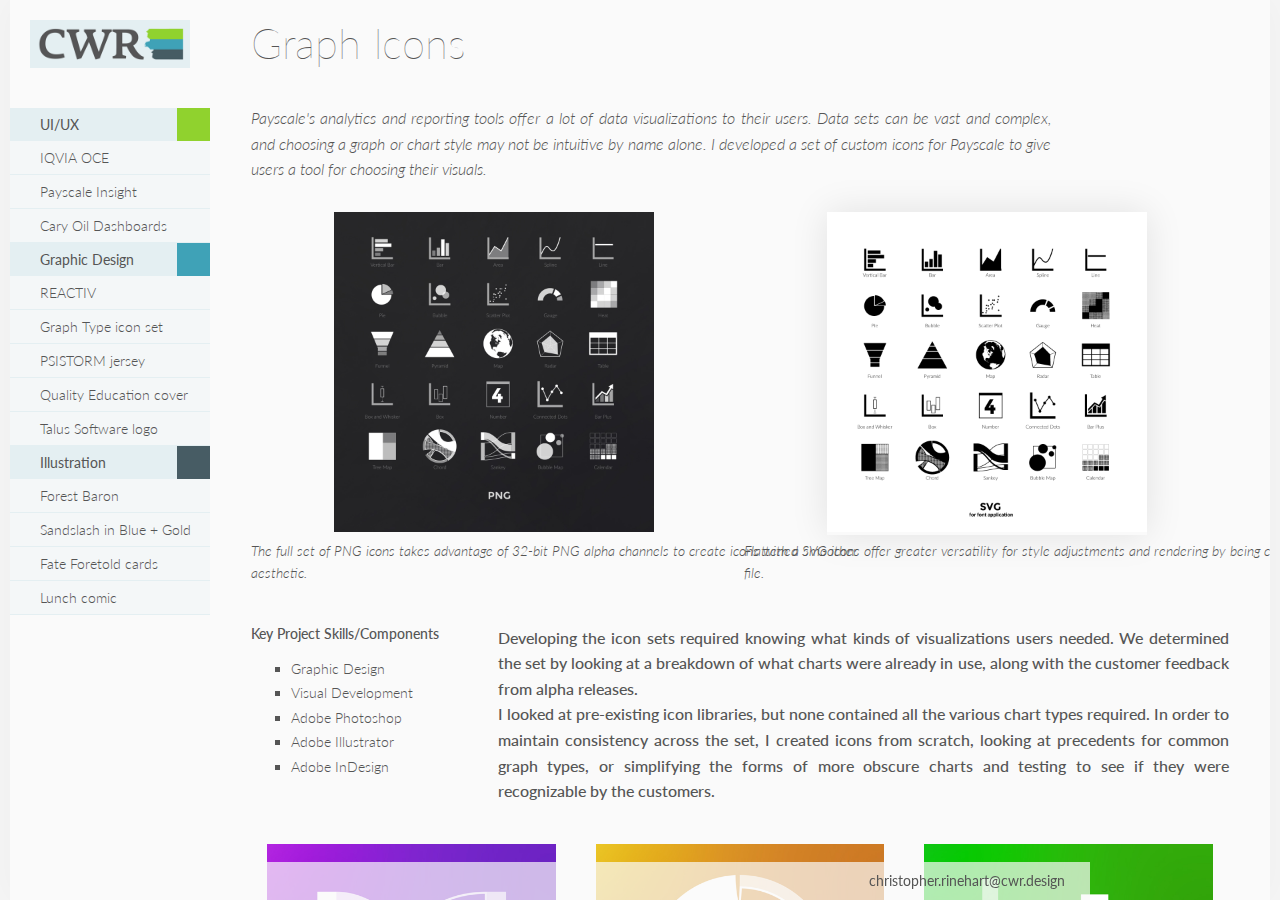
==== portfolio/graphicDesign/graphIcons.html @ 82e7d9c9 "mini.css rough-in" ====
<!doctype html>
<html lang="en">
<head>
  <meta charset="utf-8">
  <meta http-equiv="x-ua-compatible" content="ie=edge">
  <title>CWR Design - Graph Icons</title>
  <meta name="description" content="
      Designing visual identities for ideas.
      The design portfolio of Christopher Rinehart, a graphic designer and front end developer with experience
      working with SaaS applications and visual brand development.
    ">
  <meta name="viewport" content="width=device-width, initial-scale=1">
  <link rel="manifest" href="site.webmanifest">
  <link rel="apple-touch-icon" href="icon.png">
  
  <link rel="stylesheet" href="../../css/framework/mini.css">
  <link rel="stylesheet" href="../../css/base.css">
  <link rel="stylesheet" href="../../css/graphIcons.css">
  <link rel="stylesheet" href="../../css/lightbox.css">
  
  <link rel="stylesheet" href="../../css/mediaQuery/mq--base.css">
  <link rel="stylesheet" href="../../css/mediaQuery/mq--graphIcons.css">
  
  <script src="../../js/jquery-3.2.1.min.js"></script>
  <script src="../../js/jquery-ui.min.js"></script> <!-- only used for easing -->
  <script src="../../js/lightbox.js"></script>
  <script defer src="../../js/main.js"></script>
  <script defer src="../../js/packs/solid.js"></script>
  <script defer src="../../js/fontawesome.js"></script>
  
</head>
<body>
<!--[if lte IE 9]>
<p class="browserupgrade">You are using an <strong>outdated</strong> browser. Please <a href="https://browsehappy.com/">upgrade your browser</a> to improve your experience and security.</p>
<![endif]-->

<div class="div__container">
  
  <div class="mobile__nav">
    <div class="mobile__row--navHeader">
      <div class="mobile__container--menuIcon">
        <i class="fas fa-list mobile__icon--menu" data-fa-transform="grow-7"></i>
      </div>
      <div class="mobile__container--brand">
        <div class="div__container--logoLink">
          <a href="http://cwr.design/index.html">
            <img class="mobile__img--brandLogo"
                 src="../../img/logo__brand--400x120.png">
          </a>
        </div>
      </div>
    </div>
    <div class="div__container--navListMobile">
      <div class="nav__list nav__list--uiux">
        <span class="span__nav--title">UI/UX</span>
        <div class="span__headingBlock span__headingBlock--green"></div>
      </div>
      <a class="nav__listItem nav__listItem--quintilesIMS"
         href="http://cwr.design/portfolio/uiux/iqviaOCE.html">
        IQVIA OCE
      </a>
      <a class="nav__listItem nav__listItem--payscale"
         href="http://cwr.design/portfolio/uiux/payscaleMerlin.html">
        Payscale Insight
      </a>
      <a class="nav__listItem nav__listItem--caryOil"
         href="http://cwr.design/portfolio/uiux/caryOil.html">
        Cary Oil Dashboards
      </a>
      
      <div class="nav__list nav__list--graphicDesign">
        <span class="span__nav--title">Graphic Design</span>
        <div class="span__headingBlock span__headingBlock--blue"></div>
      </div>
      <a class="nav__listItem nav__listItem--reactiv"
         href="http://cwr.design/portfolio/graphicDesign/reactiv.html">
        REACTIV
      </a>
      <a class="nav__listItem nav__listItem--graphIcons"
         href="http://cwr.design/portfolio/graphicDesign/graphIcons.html">
        Graph Type icon set
      </a>
      <a class="nav__listItem nav__listItem--psistorm"
         href="http://cwr.design/portfolio/graphicDesign/psistorm.html">
        PSISTORM jersey
      </a>
      <a class="nav__listItem nav__listItem--qualityEducation"
         href="http://cwr.design/portfolio/graphicDesign/qualityEducation.html">
        Quality Education cover
      </a>
      <a class="nav__listItem nav__listItem--talus"
         href="http://cwr.design/portfolio/graphicDesign/talus.html">
        Talus Software logo
      </a>
      
      <div class="nav__list nav__list--illustration">
        <span class="span__nav--title">Illustration</span>
        <div class="span__headingBlock span__headingBlock--slate"></div>
      </div>
      <a class="nav__listItem nav__listItem--forestBaron"
         href="http://cwr.design/portfolio/illustration/forestBaron.html">
        Forest Baron
      </a>
      <a class="nav__listItem nav__listItem--sandslash"
         href="http://cwr.design/portfolio/illustration/sandslash.html">
        Sandslash in Blue + Gold
      </a>
      <a class="nav__listItem nav__listItem--fateForetold"
         href="http://cwr.design/portfolio/illustration/fateForetold.html">
        Fate Foretold cards
      </a>
      <a class="nav__listItem nav__listItem--lunch"
         href="http://cwr.design/portfolio/illustration/lunch.html">
        Lunch comic
      </a>
    </div>
  </div>
  
  <div class="col__nav--site">
    <a class="link--logo" href="http://cwr.design/index.html">
      <img class="img--brandLogo" src="../../img/logo__brand--400x120.png" />
    </a>
    <div class="div__container--navLists">
      <div class="nav__list nav__list--uiux">
        <span class="span__nav--title">UI/UX</span>
        <div class="span__headingBlock span__headingBlock--green"></div>
      </div>
      <a class="nav__listItem nav__listItem--quintilesIMS"
         href="http://cwr.design/portfolio/uiux/iqviaOCE.html">
        IQVIA OCE
      </a>
      <a class="nav__listItem nav__listItem--payscale"
         href="http://cwr.design/portfolio/uiux/payscaleMerlin.html">
        Payscale Insight
      </a>
      <a class="nav__listItem nav__listItem--caryOil"
         href="http://cwr.design/portfolio/uiux/caryOil.html">
        Cary Oil Dashboards
      </a>
      
      <div class="nav__list nav__list--graphicDesign">
        <span class="span__nav--title">Graphic Design</span>
        <div class="span__headingBlock span__headingBlock--blue"></div>
      </div>
      <a class="nav__listItem nav__listItem--reactiv"
         href="http://cwr.design/portfolio/graphicDesign/reactiv.html">
        REACTIV
      </a>
      <a class="nav__listItem nav__listItem--graphIcons"
         href="http://cwr.design/portfolio/graphicDesign/graphIcons.html">
        Graph Type icon set
      </a>
      <a class="nav__listItem nav__listItem--psistorm"
         href="http://cwr.design/portfolio/graphicDesign/psistorm.html">
        PSISTORM jersey
      </a>
      <a class="nav__listItem nav__listItem--qualityEducation"
         href="http://cwr.design/portfolio/graphicDesign/qualityEducation.html">
        Quality Education cover
      </a>
      <a class="nav__listItem nav__listItem--talus"
         href="http://cwr.design/portfolio/graphicDesign/talus.html">
        Talus Software logo
      </a>
      
      <div class="nav__list nav__list--illustration">
        <span class="span__nav--title">Illustration</span>
        <div class="span__headingBlock span__headingBlock--slate"></div>
      </div>
      <a class="nav__listItem nav__listItem--forestBaron"
         href="http://cwr.design/portfolio/illustration/forestBaron.html">
        Forest Baron
      </a>
      <a class="nav__listItem nav__listItem--sandslash"
         href="http://cwr.design/portfolio/illustration/sandslash.html">
        Sandslash in Blue + Gold
      </a>
      <a class="nav__listItem nav__listItem--fateForetold"
         href="http://cwr.design/portfolio/illustration/fateForetold.html">
        Fate Foretold cards
      </a>
      <a class="nav__listItem nav__listItem--lunch"
         href="http://cwr.design/portfolio/illustration/lunch.html">
        Lunch comic
      </a>
    
    </div>
  </div>

  <!-- and we start use of mini.css here -->
  <div class="col__content">

    <div class="container">

      <!-- title -->
      <div class="row">
        <div class="col-sm-12 row--pageHeader">
          <h1 class="heading--pageTitle">Graph Icons</h1>
        </div>
      </div>

      <!-- subtitle -->
      <div class="row row--pageContent">
        <div class="col-sm-12">
          <div class="row--introText">
            <p class="text--introduction">
              Payscale's analytics and reporting tools offer a lot of data visualizations to their users. Data sets can be vast
              and complex, and choosing a graph or chart style may not be intuitive by name alone. I developed a set of custom icons
              for Payscale to give users a tool for choosing their visuals.
            </p>
          </div>
        </div>
      </div>

      <!-- finish icons -->
      <div class="row">
        <!-- first -->
        <div class="col-sm-6">
          <a class="img__graphIcons img__graphIcons--png has-lightbox" href="../../img/graphIcons/img__graphIcons--pngs.jpeg" data-lightbox="reactiv" data-title="The full set of PNG icons takes advantage of 32-bit PNG alpha channels to create icons with a smoother aesthetic." alt="set of icons depicting various graph types in png format">
            <img class="lightbox-icon" src="../../img/lightbox/indicator.png"/>
              <img src="../../img/graphIcons/img__graphIcons--pngs.jpeg" width="100%" alt="set of icons depicting various graph types in png format"/>
          </a> 
          <!-- caption -->
          <p class="text--imageCaption">
            The full set of PNG icons takes advantage of
            32-bit PNG alpha channels to create icons with a smoother aesthetic.
          </p>            
        </div>

          <!-- second -->
        <div class="col-sm-6">
          <a class="img__graphIcons img__graphIcons--svg has-lightbox" href="../../img/graphIcons/img__graphIcons--svgs.jpeg" data-lightbox="reactiv" data-title="Flattened SVG icons offer greater versatility for style adjustments and rendering by being contained in a font file." alt="set of icons depicting various graph types in svg format">
            <img class="lightbox-icon" src="../../img/lightbox/indicator.png"/>
              <img src="../../img/graphIcons/img__graphIcons--svgs.jpeg" width="100%" alt="set of icons depicting various graph types in svg format"/>
          </a>  
          <!-- caption -->
          <p class="text--imageCaption">
            Flattened SVG icons offer greater versatility for style adjustments and rendering by being
            contained in a font file.
          </p>                     
        </div>          
      </div>


      <!-- key skills and description --> 
      <div class="row" style="margin-top: 40px;">

        <!-- key skills -->
        <div class="col-sm-3">
          <div class="col__caryOil--keyProjectSkills">
            <h4 class="heading__list--keyProjectSkills">Key Project Skills/Components</h4>
            <ul class="list--keySkills">
              <li class="listItem--skill">Graphic Design</li>
              <li class="listItem--skill">Visual Development</li>
              <li class="listItem--skill">Adobe Photoshop</li>
              <li class="listItem--skill">Adobe Illustrator</li>
              <li class="listItem--skill">Adobe InDesign</li>
            </ul>
          </div>
        </div>

        <!-- description -->
        <div class="col-sm-9">
          <p class="text--description">
            Developing the icon sets required knowing what kinds of visualizations users needed. We determined the set
            by looking at a breakdown of what charts were already in use, along with the customer feedback from alpha releases.
          </p>
          <p class="text--description text__graph--secondary">
            I looked at pre-existing icon libraries, but none contained all the various
            chart types required. In order to maintain consistency across the set, I created icons from scratch,
            looking at precedents for common graph types, or simplifying the forms of more obscure charts and testing to
            see if they were recognizable by the customers.
          </p>
        </div>
      </div>

      <!-- detail shots -->
      <div class="row" style="margin-top: 40px;">

        <!-- first --> 
        <div class="col-md-4">
          <img class="img__graphIcon img__graphIcon--sankey"
               src="../../img/graphIcons/img__graphIcons--sankey.jpg"
               alt="A close up of the sankey graph type icon" />
          <p class="text--imageCaption">
            A detail of the sankey icon.
          </p>
        </div>

        <!-- second -->
        <div class="col-md-4">
          <img class="img__graphIcon img__graphIcon--chord"
               src="../../img/graphIcons/img__graphIcons--chord.jpeg"
               alt="A close up of the chord graph type icon" />
          <p class="text--imageCaption">
            A detail of the chord icon.
          </p>          
        </div>        

        <!-- third -->
        <div class="col-md-4">
          <img class="img__graphIcon img__graphIcon--bar"
               src="../../img/graphIcons/img__graphIcons--bar.jpeg"
               alt="A close up of the bar graph type icon" />
          <p class="text--imageCaption">
            A detail of the bar icon.
          </p>          
        </div>
      </div>


    </div>
    <!-- done -->




    

    <div class="row__footer">
      <span class="span--emailContact">christopher.rinehart@cwr.design</span>
      <span class="span--versionCount"></span>
    </div>
  </div>
</div>




<!-- potentially replace scripts -->
<!--
<script src="js/vendor/modernizr-3.5.0.min.js"></script>
<script src="https://code.jquery.com/jquery-3.2.1.min.js" integrity="sha256-hwg4gsxgFZhOsEEamdOYGBf13FyQuiTwlAQgxVSNgt4=" crossorigin="anonymous"></script>
<script>window.jQuery || document.write('<script src="js/vendor/jquery-3.2.1.min.js"><\/script>')</script>
<script src="js/plugins.js"></script>
<script src="js/main.js"></script>
-->

<!-- Google Analytics: change UA-XXXXX-Y to be your site's ID. -->
<script>
  window.ga=function(){ga.q.push(arguments)};ga.q=[];ga.l=+new Date;
  ga('create','UA-XXXXX-Y','auto');ga('send','pageview')
</script>
<script src="https://www.google-analytics.com/analytics.js" async defer></script>
</body>
</html>
---- css/framework/mini.css ----
@charset "UTF-8";
/*
  Flavor name: Default (mini-default)
  Author: Angelos Chalaris (chalarangelo@gmail.com)
  Maintainers: Angelos Chalaris
  mini.css version: v3.0.1
*/
/*
  Browsers resets and base typography.
*/
/* Core module CSS variable definitions */


:root {
  --fore-color: #111;
  --secondary-fore-color: #444;
  --back-color: #f8f8f8;
  --secondary-back-color: #f0f0f0;
  --blockquote-color: #f57c00;
  --pre-color: #1565c0;
  --border-color: #aaa;
  --secondary-border-color: #ddd;
  --heading-ratio: 1.19;
  --universal-margin: 0.5rem;
  --universal-padding: 0.5rem;
  --universal-border-radius: 0.125rem;
  --a-link-color: #0277bd;
  --a-visited-color: #01579b;
}
/*
html {
  font-size: 16px;
}

a, b, del, em, i, ins, q, span, strong, u {
  font-size: 1em;
}

html, * {
  font-family: -apple-system, BlinkMacSystemFont, "Segoe UI", Roboto, Ubuntu, "Helvetica Neue", Helvetica, sans-serif;
  line-height: 1.5;
  -webkit-text-size-adjust: 100%;
}

* {
  font-size: 1rem;
}

body {
  margin: 0;
  color: var(--fore-color);
  background: var(--back-color);
}

details {
  display: block;
}

summary {
  display: list-item;
}

abbr[title] {
  border-bottom: none;
  text-decoration: underline dotted;
}

input {
  overflow: visible;
}

img {
  max-width: 100%;
  height: auto;
}

h1, h2, h3, h4, h5, h6 {
  line-height: 1.2;
  margin: calc(1.5 * var(--universal-margin)) var(--universal-margin);
  font-weight: 500;
}

h1 small, h2 small, h3 small, h4 small, h5 small, h6 small {
  color: var(--secondary-fore-color);
  display: block;
  margin-top: -0.25rem;
}

h1 {
  font-size: calc(1rem * var(--heading-ratio) * var(--heading-ratio) * var(--heading-ratio) * var(--heading-ratio));
}

h2 {
  font-size: calc(1rem * var(--heading-ratio) * var(--heading-ratio) * var(--heading-ratio));
}

h3 {
  font-size: calc(1rem * var(--heading-ratio) * var(--heading-ratio));
}

h4 {
  font-size: calc(1rem * var(--heading-ratio));
}

h5 {
  font-size: 1rem;
}

h6 {
  font-size: calc(1rem / var(--heading-ratio));
}

p {
  margin: var(--universal-margin);
}

ol, ul {
  margin: var(--universal-margin);
  padding-left: calc(2 * var(--universal-margin));
}

b, strong {
  font-weight: 700;
}

hr {
  box-sizing: content-box;
  border: 0;
  line-height: 1.25em;
  margin: var(--universal-margin);
  height: 0.0625rem;
  background: linear-gradient(to right, transparent, var(--border-color) 20%, var(--border-color) 80%, transparent);
}

blockquote {
  display: block;
  position: relative;
  font-style: italic;
  color: var(--secondary-fore-color);
  margin: var(--universal-margin);
  padding: calc(3 * var(--universal-padding));
  border: 0.0625rem solid var(--secondary-border-color);
  border-left: 0.375rem solid var(--blockquote-color);
  border-radius: 0 var(--universal-border-radius) var(--universal-border-radius) 0;
}

blockquote:before {
  position: absolute;
  top: calc(0rem - var(--universal-padding));
  left: 0;
  font-family: sans-serif;
  font-size: 3rem;
  font-weight: 700;
  content: "\201c";
  color: var(--blockquote-color);
}

blockquote[cite]:after {
  font-style: normal;
  font-size: 0.75em;
  font-weight: 700;
  content: "\a—  " attr(cite);
  white-space: pre;
}

code, kbd, pre, samp {
  font-family: Menlo, Consolas, monospace;
  font-size: 0.85em;
}

code {
  background: var(--secondary-back-color);
  border-radius: var(--universal-border-radius);
  padding: calc(var(--universal-padding) / 4) calc(var(--universal-padding) / 2);
}

kbd {
  background: var(--fore-color);
  color: var(--back-color);
  border-radius: var(--universal-border-radius);
  padding: calc(var(--universal-padding) / 4) calc(var(--universal-padding) / 2);
}

pre {
  overflow: auto;
  background: var(--secondary-back-color);
  padding: calc(1.5 * var(--universal-padding));
  margin: var(--universal-margin);
  border: 0.0625rem solid var(--secondary-border-color);
  border-left: 0.25rem solid var(--pre-color);
  border-radius: 0 var(--universal-border-radius) var(--universal-border-radius) 0;
}

sup, sub, code, kbd {
  line-height: 0;
  position: relative;
  vertical-align: baseline;
}

small, sup, sub, figcaption {
  font-size: 0.75em;
}

sup {
  top: -0.5em;
}

sub {
  bottom: -0.25em;
}

figure {
  margin: var(--universal-margin);
}

figcaption {
  color: var(--secondary-fore-color);
}

a {
  text-decoration: none;
}

a:link {
  color: var(--a-link-color);
}

a:visited {
  color: var(--a-visited-color);
}

a:hover, a:focus {
  text-decoration: underline;
}
*/
/*
  Definitions for the grid system, cards and containers.
*/
.container {
  margin: 0 auto;
  padding: 0 calc(1.5 * var(--universal-padding));
}

.row {
  box-sizing: border-box;
  display: flex;
  flex: 0 1 auto;
  flex-flow: row wrap;
}

.col-sm,
[class^='col-sm-'],
[class^='col-sm-offset-'],
.row[class*='cols-sm-'] > * {
  box-sizing: border-box;
  flex: 0 0 auto;
  padding: 0 calc(var(--universal-padding) / 2);
}

.col-sm,
.row.cols-sm > * {
  max-width: 100%;
  flex-grow: 1;
  flex-basis: 0;
}

.col-sm-1,
.row.cols-sm-1 > * {
  max-width: 8.33333%;
  flex-basis: 8.33333%;
}

.col-sm-offset-0 {
  margin-left: 0;
}

.col-sm-2,
.row.cols-sm-2 > * {
  max-width: 16.66667%;
  flex-basis: 16.66667%;
}

.col-sm-offset-1 {
  margin-left: 8.33333%;
}

.col-sm-3,
.row.cols-sm-3 > * {
  max-width: 25%;
  flex-basis: 25%;
}

.col-sm-offset-2 {
  margin-left: 16.66667%;
}

.col-sm-4,
.row.cols-sm-4 > * {
  max-width: 33.33333%;
  flex-basis: 33.33333%;
}

.col-sm-offset-3 {
  margin-left: 25%;
}

.col-sm-5,
.row.cols-sm-5 > * {
  max-width: 41.66667%;
  flex-basis: 41.66667%;
}

.col-sm-offset-4 {
  margin-left: 33.33333%;
}

.col-sm-6,
.row.cols-sm-6 > * {
  max-width: 50%;
  flex-basis: 50%;
}

.col-sm-offset-5 {
  margin-left: 41.66667%;
}

.col-sm-7,
.row.cols-sm-7 > * {
  max-width: 58.33333%;
  flex-basis: 58.33333%;
}

.col-sm-offset-6 {
  margin-left: 50%;
}

.col-sm-8,
.row.cols-sm-8 > * {
  max-width: 66.66667%;
  flex-basis: 66.66667%;
}

.col-sm-offset-7 {
  margin-left: 58.33333%;
}

.col-sm-9,
.row.cols-sm-9 > * {
  max-width: 75%;
  flex-basis: 75%;
}

.col-sm-offset-8 {
  margin-left: 66.66667%;
}

.col-sm-10,
.row.cols-sm-10 > * {
  max-width: 83.33333%;
  flex-basis: 83.33333%;
}

.col-sm-offset-9 {
  margin-left: 75%;
}

.col-sm-11,
.row.cols-sm-11 > * {
  max-width: 91.66667%;
  flex-basis: 91.66667%;
}

.col-sm-offset-10 {
  margin-left: 83.33333%;
}

.col-sm-12,
.row.cols-sm-12 > * {
  max-width: 100%;
  flex-basis: 100%;
}

.col-sm-offset-11 {
  margin-left: 91.66667%;
}

.col-sm-normal {
  order: initial;
}

.col-sm-first {
  order: -999;
}

.col-sm-last {
  order: 999;
}

@media screen and (min-width: 768px) {
  .col-md,
  [class^='col-md-'],
  [class^='col-md-offset-'],
  .row[class*='cols-md-'] > * {
    box-sizing: border-box;
    flex: 0 0 auto;
    padding: 0 calc(var(--universal-padding) / 2);
  }
  .col-md,
  .row.cols-md > * {
    max-width: 100%;
    flex-grow: 1;
    flex-basis: 0;
  }
  .col-md-1,
  .row.cols-md-1 > * {
    max-width: 8.33333%;
    flex-basis: 8.33333%;
  }
  .col-md-offset-0 {
    margin-left: 0;
  }
  .col-md-2,
  .row.cols-md-2 > * {
    max-width: 16.66667%;
    flex-basis: 16.66667%;
  }
  .col-md-offset-1 {
    margin-left: 8.33333%;
  }
  .col-md-3,
  .row.cols-md-3 > * {
    max-width: 25%;
    flex-basis: 25%;
  }
  .col-md-offset-2 {
    margin-left: 16.66667%;
  }
  .col-md-4,
  .row.cols-md-4 > * {
    max-width: 33.33333%;
    flex-basis: 33.33333%;
  }
  .col-md-offset-3 {
    margin-left: 25%;
  }
  .col-md-5,
  .row.cols-md-5 > * {
    max-width: 41.66667%;
    flex-basis: 41.66667%;
  }
  .col-md-offset-4 {
    margin-left: 33.33333%;
  }
  .col-md-6,
  .row.cols-md-6 > * {
    max-width: 50%;
    flex-basis: 50%;
  }
  .col-md-offset-5 {
    margin-left: 41.66667%;
  }
  .col-md-7,
  .row.cols-md-7 > * {
    max-width: 58.33333%;
    flex-basis: 58.33333%;
  }
  .col-md-offset-6 {
    margin-left: 50%;
  }
  .col-md-8,
  .row.cols-md-8 > * {
    max-width: 66.66667%;
    flex-basis: 66.66667%;
  }
  .col-md-offset-7 {
    margin-left: 58.33333%;
  }
  .col-md-9,
  .row.cols-md-9 > * {
    max-width: 75%;
    flex-basis: 75%;
  }
  .col-md-offset-8 {
    margin-left: 66.66667%;
  }
  .col-md-10,
  .row.cols-md-10 > * {
    max-width: 83.33333%;
    flex-basis: 83.33333%;
  }
  .col-md-offset-9 {
    margin-left: 75%;
  }
  .col-md-11,
  .row.cols-md-11 > * {
    max-width: 91.66667%;
    flex-basis: 91.66667%;
  }
  .col-md-offset-10 {
    margin-left: 83.33333%;
  }
  .col-md-12,
  .row.cols-md-12 > * {
    max-width: 100%;
    flex-basis: 100%;
  }
  .col-md-offset-11 {
    margin-left: 91.66667%;
  }
  .col-md-normal {
    order: initial;
  }
  .col-md-first {
    order: -999;
  }
  .col-md-last {
    order: 999;
  }
}

@media screen and (min-width: 1280px) {
  .col-lg,
  [class^='col-lg-'],
  [class^='col-lg-offset-'],
  .row[class*='cols-lg-'] > * {
    box-sizing: border-box;
    flex: 0 0 auto;
    padding: 0 calc(var(--universal-padding) / 2);
  }
  .col-lg,
  .row.cols-lg > * {
    max-width: 100%;
    flex-grow: 1;
    flex-basis: 0;
  }
  .col-lg-1,
  .row.cols-lg-1 > * {
    max-width: 8.33333%;
    flex-basis: 8.33333%;
  }
  .col-lg-offset-0 {
    margin-left: 0;
  }
  .col-lg-2,
  .row.cols-lg-2 > * {
    max-width: 16.66667%;
    flex-basis: 16.66667%;
  }
  .col-lg-offset-1 {
    margin-left: 8.33333%;
  }
  .col-lg-3,
  .row.cols-lg-3 > * {
    max-width: 25%;
    flex-basis: 25%;
  }
  .col-lg-offset-2 {
    margin-left: 16.66667%;
  }
  .col-lg-4,
  .row.cols-lg-4 > * {
    max-width: 33.33333%;
    flex-basis: 33.33333%;
  }
  .col-lg-offset-3 {
    margin-left: 25%;
  }
  .col-lg-5,
  .row.cols-lg-5 > * {
    max-width: 41.66667%;
    flex-basis: 41.66667%;
  }
  .col-lg-offset-4 {
    margin-left: 33.33333%;
  }
  .col-lg-6,
  .row.cols-lg-6 > * {
    max-width: 50%;
    flex-basis: 50%;
  }
  .col-lg-offset-5 {
    margin-left: 41.66667%;
  }
  .col-lg-7,
  .row.cols-lg-7 > * {
    max-width: 58.33333%;
    flex-basis: 58.33333%;
  }
  .col-lg-offset-6 {
    margin-left: 50%;
  }
  .col-lg-8,
  .row.cols-lg-8 > * {
    max-width: 66.66667%;
    flex-basis: 66.66667%;
  }
  .col-lg-offset-7 {
    margin-left: 58.33333%;
  }
  .col-lg-9,
  .row.cols-lg-9 > * {
    max-width: 75%;
    flex-basis: 75%;
  }
  .col-lg-offset-8 {
    margin-left: 66.66667%;
  }
  .col-lg-10,
  .row.cols-lg-10 > * {
    max-width: 83.33333%;
    flex-basis: 83.33333%;
  }
  .col-lg-offset-9 {
    margin-left: 75%;
  }
  .col-lg-11,
  .row.cols-lg-11 > * {
    max-width: 91.66667%;
    flex-basis: 91.66667%;
  }
  .col-lg-offset-10 {
    margin-left: 83.33333%;
  }
  .col-lg-12,
  .row.cols-lg-12 > * {
    max-width: 100%;
    flex-basis: 100%;
  }
  .col-lg-offset-11 {
    margin-left: 91.66667%;
  }
  .col-lg-normal {
    order: initial;
  }
  .col-lg-first {
    order: -999;
  }
  .col-lg-last {
    order: 999;
  }
}

/* Card component CSS variable definitions */
/*
:root {
  --card-back-color: #f8f8f8;
  --card-fore-color: #111;
  --card-border-color: #ddd;
}

.card {
  display: flex;
  flex-direction: column;
  justify-content: space-between;
  align-self: center;
  position: relative;
  width: 100%;
  background: var(--card-back-color);
  color: var(--card-fore-color);
  border: 0.0625rem solid var(--card-border-color);
  border-radius: var(--universal-border-radius);
  margin: var(--universal-margin);
  overflow: hidden;
}

@media screen and (min-width: 320px) {
  .card {
    max-width: 320px;
  }
}

.card > .section {
  background: var(--card-back-color);
  color: var(--card-fore-color);
  box-sizing: border-box;
  margin: 0;
  border: 0;
  border-radius: 0;
  border-bottom: 0.0625rem solid var(--card-border-color);
  padding: var(--universal-padding);
  width: 100%;
}

.card > .section.media {
  height: 200px;
  padding: 0;
  -o-object-fit: cover;
  object-fit: cover;
}

.card > .section:last-child {
  border-bottom: 0;
}
*/
/*
  Custom elements for card elements.
*/
/*
@media screen and (min-width: 240px) {
  .card.small {
    max-width: 240px;
  }
}

@media screen and (min-width: 480px) {
  .card.large {
    max-width: 480px;
  }
}

.card.fluid {
  max-width: 100%;
  width: auto;
}

.card.warning {
  --card-back-color: #ffca28;
  --card-border-color: #e8b825;
}

.card.error {
  --card-back-color: #b71c1c;
  --card-fore-color: #f8f8f8;
  --card-border-color: #a71a1a;
}

.card > .section.dark {
  --card-back-color: #e0e0e0;
}

.card > .section.double-padded {
  padding: calc(1.5 * var(--universal-padding));
}

*/

/*
  Definitions for forms and input elements.
*/
/* Input_control module CSS variable definitions */

/*
:root {
  --form-back-color: #f0f0f0;
  --form-fore-color: #111;
  --form-border-color: #ddd;
  --input-back-color: #f8f8f8;
  --input-fore-color: #111;
  --input-border-color: #ddd;
  --input-focus-color: #0288d1;
  --input-invalid-color: #d32f2f;
  --button-back-color: #e2e2e2;
  --button-hover-back-color: #dcdcdc;
  --button-fore-color: #212121;
  --button-border-color: transparent;
  --button-hover-border-color: transparent;
  --button-group-border-color: rgba(124, 124, 124, 0.54);
}

form {
  background: var(--form-back-color);
  color: var(--form-fore-color);
  border: 0.0625rem solid var(--form-border-color);
  border-radius: var(--universal-border-radius);
  margin: var(--universal-margin);
  padding: calc(2 * var(--universal-padding)) var(--universal-padding);
}

fieldset {
  border: 0.0625rem solid var(--form-border-color);
  border-radius: var(--universal-border-radius);
  margin: calc(var(--universal-margin) / 4);
  padding: var(--universal-padding);
}

legend {
  box-sizing: border-box;
  display: table;
  max-width: 100%;
  white-space: normal;
  font-weight: 700;
  padding: calc(var(--universal-padding) / 2);
}

label {
  padding: calc(var(--universal-padding) / 2) var(--universal-padding);
}

.input-group {
  display: inline-block;
}

.input-group.fluid {
  display: flex;
  align-items: center;
  justify-content: center;
}

.input-group.fluid > input {
  max-width: 100%;
  flex-grow: 1;
  flex-basis: 0px;
}

@media screen and (max-width: 767px) {
  .input-group.fluid {
    align-items: stretch;
    flex-direction: column;
  }
}

.input-group.vertical {
  display: flex;
  align-items: stretch;
  flex-direction: column;
}

.input-group.vertical > input {
  max-width: 100%;
  flex-grow: 1;
  flex-basis: 0px;
}

[type="number"]::-webkit-inner-spin-button, [type="number"]::-webkit-outer-spin-button {
  height: auto;
}

[type="search"] {
  -webkit-appearance: textfield;
  outline-offset: -2px;
}

[type="search"]::-webkit-search-cancel-button,
[type="search"]::-webkit-search-decoration {
  -webkit-appearance: none;
}

input:not([type]), [type="text"], [type="email"], [type="number"], [type="search"],
[type="password"], [type="url"], [type="tel"], [type="checkbox"], [type="radio"], textarea, select {
  box-sizing: border-box;
  background: var(--input-back-color);
  color: var(--input-fore-color);
  border: 0.0625rem solid var(--input-border-color);
  border-radius: var(--universal-border-radius);
  margin: calc(var(--universal-margin) / 2);
  padding: var(--universal-padding) calc(1.5 * var(--universal-padding));
}

input:not([type="button"]):not([type="submit"]):not([type="reset"]):hover, input:not([type="button"]):not([type="submit"]):not([type="reset"]):focus, textarea:hover, textarea:focus, select:hover, select:focus {
  border-color: var(--input-focus-color);
  box-shadow: none;
}

input:not([type="button"]):not([type="submit"]):not([type="reset"]):invalid, input:not([type="button"]):not([type="submit"]):not([type="reset"]):focus:invalid, textarea:invalid, textarea:focus:invalid, select:invalid, select:focus:invalid {
  border-color: var(--input-invalid-color);
  box-shadow: none;
}

input:not([type="button"]):not([type="submit"]):not([type="reset"])[readonly], textarea[readonly], select[readonly] {
  background: var(--secondary-back-color);
}

select {
  max-width: 100%;
}

option {
  overflow: hidden;
  text-overflow: ellipsis;
}

[type="checkbox"], [type="radio"] {
  -webkit-appearance: none;
  -moz-appearance: none;
  appearance: none;
  position: relative;
  height: calc(1rem + var(--universal-padding) / 2);
  width: calc(1rem + var(--universal-padding) / 2);
  vertical-align: text-bottom;
  padding: 0;
  flex-basis: calc(1rem + var(--universal-padding) / 2) !important;
  flex-grow: 0 !important;
}

[type="checkbox"]:checked:before, [type="radio"]:checked:before {
  position: absolute;
}

[type="checkbox"]:checked:before {
  content: '\2713';
  font-family: sans-serif;
  font-size: calc(1rem + var(--universal-padding) / 2);
  top: calc(0rem - var(--universal-padding));
  left: calc(var(--universal-padding) / 4);
}

[type="radio"] {
  border-radius: 100%;
}

[type="radio"]:checked:before {
  border-radius: 100%;
  content: '';
  top: calc(0.0625rem + var(--universal-padding) / 2);
  left: calc(0.0625rem + var(--universal-padding) / 2);
  background: var(--input-fore-color);
  width: 0.5rem;
  height: 0.5rem;
}

:placeholder-shown {
  color: var(--input-fore-color);
}

::-ms-placeholder {
  color: var(--input-fore-color);
  opacity: 0.54;
}

button::-moz-focus-inner, [type="button"]::-moz-focus-inner, [type="reset"]::-moz-focus-inner, [type="submit"]::-moz-focus-inner {
  border-style: none;
  padding: 0;
}

button, html [type="button"], [type="reset"], [type="submit"] {
  -webkit-appearance: button;
}

button {
  overflow: visible;
  text-transform: none;
}

button, [type="button"], [type="submit"], [type="reset"],
a.button, label.button, .button,
a[role="button"], label[role="button"], [role="button"] {
  display: inline-block;
  background: var(--button-back-color);
  color: var(--button-fore-color);
  border: 0.0625rem solid var(--button-border-color);
  border-radius: var(--universal-border-radius);
  padding: var(--universal-padding) calc(1.5 * var(--universal-padding));
  margin: var(--universal-margin);
  text-decoration: none;
  cursor: pointer;
  transition: background 0.3s;
}

button:hover, button:focus, [type="button"]:hover, [type="button"]:focus, [type="submit"]:hover, [type="submit"]:focus, [type="reset"]:hover, [type="reset"]:focus,
a.button:hover,
a.button:focus, label.button:hover, label.button:focus, .button:hover, .button:focus,
a[role="button"]:hover,
a[role="button"]:focus, label[role="button"]:hover, label[role="button"]:focus, [role="button"]:hover, [role="button"]:focus {
  background: var(--button-hover-back-color);
  border-color: var(--button-hover-border-color);
}

input:disabled, input[disabled], textarea:disabled, textarea[disabled], select:disabled, select[disabled], button:disabled, button[disabled], .button:disabled, .button[disabled], [role="button"]:disabled, [role="button"][disabled] {
  cursor: not-allowed;
  opacity: 0.75;
}

.button-group {
  display: flex;
  border: 0.0625rem solid var(--button-group-border-color);
  border-radius: var(--universal-border-radius);
  margin: var(--universal-margin);
}

.button-group > button, .button-group [type="button"], .button-group > [type="submit"], .button-group > [type="reset"],
.button-group > .button, .button-group > [role="button"] {
  margin: 0;
  max-width: 100%;
  flex: 1 1 auto;
  text-align: center;
  border: 0;
  border-radius: 0;
  box-shadow: none;
}

.button-group > :not(:first-child) {
  border-left: 0.0625rem solid var(--button-group-border-color);
}

@media screen and (max-width: 767px) {
  .button-group {
    flex-direction: column;
  }
  .button-group > :not(:first-child) {
    border: 0;
    border-top: 0.0625rem solid var(--button-group-border-color);
  }
}
*/

/*
  Custom elements for forms and input elements.
*/
/*
button.primary, [type="button"].primary, [type="submit"].primary, [type="reset"].primary, .button.primary, [role="button"].primary {
  --button-back-color: #1976d2;
  --button-fore-color: #f8f8f8;
}

button.primary:hover, button.primary:focus, [type="button"].primary:hover, [type="button"].primary:focus, [type="submit"].primary:hover, [type="submit"].primary:focus, [type="reset"].primary:hover, [type="reset"].primary:focus, .button.primary:hover, .button.primary:focus, [role="button"].primary:hover, [role="button"].primary:focus {
  --button-hover-back-color: #1565c0;
}

button.secondary, [type="button"].secondary, [type="submit"].secondary, [type="reset"].secondary, .button.secondary, [role="button"].secondary {
  --button-back-color: #d32f2f;
  --button-fore-color: #f8f8f8;
}

button.secondary:hover, button.secondary:focus, [type="button"].secondary:hover, [type="button"].secondary:focus, [type="submit"].secondary:hover, [type="submit"].secondary:focus, [type="reset"].secondary:hover, [type="reset"].secondary:focus, .button.secondary:hover, .button.secondary:focus, [role="button"].secondary:hover, [role="button"].secondary:focus {
  --button-hover-back-color: #c62828;
}

button.tertiary, [type="button"].tertiary, [type="submit"].tertiary, [type="reset"].tertiary, .button.tertiary, [role="button"].tertiary {
  --button-back-color: #308732;
  --button-fore-color: #f8f8f8;
}

button.tertiary:hover, button.tertiary:focus, [type="button"].tertiary:hover, [type="button"].tertiary:focus, [type="submit"].tertiary:hover, [type="submit"].tertiary:focus, [type="reset"].tertiary:hover, [type="reset"].tertiary:focus, .button.tertiary:hover, .button.tertiary:focus, [role="button"].tertiary:hover, [role="button"].tertiary:focus {
  --button-hover-back-color: #277529;
}

button.inverse, [type="button"].inverse, [type="submit"].inverse, [type="reset"].inverse, .button.inverse, [role="button"].inverse {
  --button-back-color: #212121;
  --button-fore-color: #f8f8f8;
}

button.inverse:hover, button.inverse:focus, [type="button"].inverse:hover, [type="button"].inverse:focus, [type="submit"].inverse:hover, [type="submit"].inverse:focus, [type="reset"].inverse:hover, [type="reset"].inverse:focus, .button.inverse:hover, .button.inverse:focus, [role="button"].inverse:hover, [role="button"].inverse:focus {
  --button-hover-back-color: #111;
}

button.small, [type="button"].small, [type="submit"].small, [type="reset"].small, .button.small, [role="button"].small {
  padding: calc(0.5 * var(--universal-padding)) calc(0.75 * var(--universal-padding));
  margin: var(--universal-margin);
}

button.large, [type="button"].large, [type="submit"].large, [type="reset"].large, .button.large, [role="button"].large {
  padding: calc(1.5 * var(--universal-padding)) calc(2 * var(--universal-padding));
  margin: var(--universal-margin);
}
*/
/*
  Definitions for navigation elements.
*/
/* Navigation module CSS variable definitions */

/*
:root {
  --header-back-color: #f8f8f8;
  --header-hover-back-color: #f0f0f0;
  --header-fore-color: #444;
  --header-border-color: #ddd;
  --nav-back-color: #f8f8f8;
  --nav-hover-back-color: #f0f0f0;
  --nav-fore-color: #444;
  --nav-border-color: #ddd;
  --nav-link-color: #0277bd;
  --footer-fore-color: #444;
  --footer-back-color: #f8f8f8;
  --footer-border-color: #ddd;
  --footer-link-color: #0277bd;
  --drawer-back-color: #f8f8f8;
  --drawer-hover-back-color: #f0f0f0;
  --drawer-border-color: #ddd;
  --drawer-close-color: #444;
}

header {
  height: 3.1875rem;
  background: var(--header-back-color);
  color: var(--header-fore-color);
  border-bottom: 0.0625rem solid var(--header-border-color);
  padding: calc(var(--universal-padding) / 4) 0;
  white-space: nowrap;
  overflow-x: auto;
  overflow-y: hidden;
}

header.row {
  box-sizing: content-box;
}

header .logo {
  color: var(--header-fore-color);
  font-size: 1.75rem;
  padding: var(--universal-padding) calc(2 * var(--universal-padding));
  text-decoration: none;
}

header button, header [type="button"], header .button, header [role="button"] {
  box-sizing: border-box;
  position: relative;
  top: calc(0rem - var(--universal-padding) / 4);
  height: calc(3.1875rem + var(--universal-padding) / 2);
  background: var(--header-back-color);
  line-height: calc(3.1875rem - var(--universal-padding) * 1.5);
  text-align: center;
  color: var(--header-fore-color);
  border: 0;
  border-radius: 0;
  margin: 0;
  text-transform: uppercase;
}

header button:hover, header button:focus, header [type="button"]:hover, header [type="button"]:focus, header .button:hover, header .button:focus, header [role="button"]:hover, header [role="button"]:focus {
  background: var(--header-hover-back-color);
}

nav {
  background: var(--nav-back-color);
  color: var(--nav-fore-color);
  border: 0.0625rem solid var(--nav-border-color);
  border-radius: var(--universal-border-radius);
  margin: var(--universal-margin);
}

nav * {
  padding: var(--universal-padding) calc(1.5 * var(--universal-padding));
}

nav a, nav a:visited {
  display: block;
  color: var(--nav-link-color);
  border-radius: var(--universal-border-radius);
  transition: background 0.3s;
}

nav a:hover, nav a:focus, nav a:visited:hover, nav a:visited:focus {
  text-decoration: none;
  background: var(--nav-hover-back-color);
}

nav .sublink-1 {
  position: relative;
  margin-left: calc(2 * var(--universal-padding));
}

nav .sublink-1:before {
  position: absolute;
  left: calc(var(--universal-padding) - 1 * var(--universal-padding));
  top: -0.0625rem;
  content: '';
  height: 100%;
  border: 0.0625rem solid var(--nav-border-color);
  border-left: 0;
}

nav .sublink-2 {
  position: relative;
  margin-left: calc(4 * var(--universal-padding));
}

nav .sublink-2:before {
  position: absolute;
  left: calc(var(--universal-padding) - 3 * var(--universal-padding));
  top: -0.0625rem;
  content: '';
  height: 100%;
  border: 0.0625rem solid var(--nav-border-color);
  border-left: 0;
}

footer {
  background: var(--footer-back-color);
  color: var(--footer-fore-color);
  border-top: 0.0625rem solid var(--footer-border-color);
  padding: calc(2 * var(--universal-padding)) var(--universal-padding);
  font-size: 0.875rem;
}

footer a, footer a:visited {
  color: var(--footer-link-color);
}

header.sticky {
  position: -webkit-sticky;
  position: sticky;
  z-index: 1101;
  top: 0;
}

footer.sticky {
  position: -webkit-sticky;
  position: sticky;
  z-index: 1101;
  bottom: 0;
}

.drawer-toggle:before {
  display: inline-block;
  position: relative;
  vertical-align: bottom;
  content: '\00a0\2261\00a0';
  font-family: sans-serif;
  font-size: 1.5em;
}

@media screen and (min-width: 768px) {
  .drawer-toggle:not(.persistent) {
    display: none;
  }
}

[type="checkbox"].drawer {
  height: 1px;
  width: 1px;
  margin: -1px;
  overflow: hidden;
  position: absolute;
  clip: rect(0 0 0 0);
  -webkit-clip-path: inset(100%);
  clip-path: inset(100%);
}

[type="checkbox"].drawer + * {
  display: block;
  box-sizing: border-box;
  position: fixed;
  top: 0;
  width: 320px;
  height: 100vh;
  overflow-y: auto;
  background: var(--drawer-back-color);
  border: 0.0625rem solid var(--drawer-border-color);
  border-radius: 0;
  margin: 0;
  z-index: 1110;
  right: -320px;
  transition: right 0.3s;
}

[type="checkbox"].drawer + * .drawer-close {
  position: absolute;
  top: var(--universal-margin);
  right: var(--universal-margin);
  z-index: 1111;
  width: 2rem;
  height: 2rem;
  border-radius: var(--universal-border-radius);
  padding: var(--universal-padding);
  margin: 0;
  cursor: pointer;
  transition: background 0.3s;
}

[type="checkbox"].drawer + * .drawer-close:before {
  display: block;
  content: '\00D7';
  color: var(--drawer-close-color);
  position: relative;
  font-family: sans-serif;
  font-size: 2rem;
  line-height: 1;
  text-align: center;
}

[type="checkbox"].drawer + * .drawer-close:hover, [type="checkbox"].drawer + * .drawer-close:focus {
  background: var(--drawer-hover-back-color);
}

@media screen and (max-width: 320px) {
  [type="checkbox"].drawer + * {
    width: 100%;
  }
}

[type="checkbox"].drawer:checked + * {
  right: 0;
}

@media screen and (min-width: 768px) {
  [type="checkbox"].drawer:not(.persistent) + * {
    position: static;
    height: 100%;
    z-index: 1100;
  }
  [type="checkbox"].drawer:not(.persistent) + * .drawer-close {
    display: none;
  }
}
*/
/*
  Definitions for the responsive table component.
*/
/* Table module CSS variable definitions. */
/*
:root {
  --table-border-color: #aaa;
  --table-border-separator-color: #666;
  --table-head-back-color: #e6e6e6;
  --table-head-fore-color: #111;
  --table-body-back-color: #f8f8f8;
  --table-body-fore-color: #111;
  --table-body-alt-back-color: #eee;
}

table {
  border-collapse: separate;
  border-spacing: 0;
  margin: 0;
  display: flex;
  flex: 0 1 auto;
  flex-flow: row wrap;
  padding: var(--universal-padding);
  padding-top: 0;
}

table caption {
  font-size: 1.5rem;
  margin: calc(2 * var(--universal-margin)) 0;
  max-width: 100%;
  flex: 0 0 100%;
}

table thead, table tbody {
  display: flex;
  flex-flow: row wrap;
  border: 0.0625rem solid var(--table-border-color);
}

table thead {
  z-index: 999;
  border-radius: var(--universal-border-radius) var(--universal-border-radius) 0 0;
  border-bottom: 0.0625rem solid var(--table-border-separator-color);
}

table tbody {
  border-top: 0;
  margin-top: calc(0 - var(--universal-margin));
  border-radius: 0 0 var(--universal-border-radius) var(--universal-border-radius);
}

table tr {
  display: flex;
  padding: 0;
}

table th, table td {
  padding: calc(2 * var(--universal-padding));
}

table th {
  text-align: left;
  background: var(--table-head-back-color);
  color: var(--table-head-fore-color);
}

table td {
  background: var(--table-body-back-color);
  color: var(--table-body-fore-color);
  border-top: 0.0625rem solid var(--table-border-color);
}

table:not(.horizontal) {
  overflow: auto;
  max-height: 400px;
}

table:not(.horizontal) thead, table:not(.horizontal) tbody {
  max-width: 100%;
  flex: 0 0 100%;
}

table:not(.horizontal) tr {
  flex-flow: row wrap;
  flex: 0 0 100%;
}

table:not(.horizontal) th, table:not(.horizontal) td {
  flex: 1 0 0%;
  overflow: hidden;
  text-overflow: ellipsis;
}

table:not(.horizontal) thead {
  position: sticky;
  top: 0;
}

table:not(.horizontal) tbody tr:first-child td {
  border-top: 0;
}

table.horizontal {
  border: 0;
}

table.horizontal thead, table.horizontal tbody {
  border: 0;
  flex: .2 0 0;
  flex-flow: row nowrap;
}

table.horizontal tbody {
  overflow: auto;
  justify-content: space-between;
  flex: .8 0 0;
  margin-left: 0;
  padding-bottom: calc(var(--universal-padding) / 4);
}

table.horizontal tr {
  flex-direction: column;
  flex: 1 0 auto;
}

table.horizontal th, table.horizontal td {
  width: auto;
  border: 0;
  border-bottom: 0.0625rem solid var(--table-border-color);
}

table.horizontal th:not(:first-child), table.horizontal td:not(:first-child) {
  border-top: 0;
}

table.horizontal th {
  text-align: right;
  border-left: 0.0625rem solid var(--table-border-color);
  border-right: 0.0625rem solid var(--table-border-separator-color);
}

table.horizontal thead tr:first-child {
  padding-left: 0;
}

table.horizontal th:first-child, table.horizontal td:first-child {
  border-top: 0.0625rem solid var(--table-border-color);
}

table.horizontal tbody tr:last-child td {
  border-right: 0.0625rem solid var(--table-border-color);
}

table.horizontal tbody tr:last-child td:first-child {
  border-top-right-radius: 0.25rem;
}

table.horizontal tbody tr:last-child td:last-child {
  border-bottom-right-radius: 0.25rem;
}

table.horizontal thead tr:first-child th:first-child {
  border-top-left-radius: 0.25rem;
}

table.horizontal thead tr:first-child th:last-child {
  border-bottom-left-radius: 0.25rem;
}

@media screen and (max-width: 767px) {
  table, table.horizontal {
    border-collapse: collapse;
    border: 0;
    width: 100%;
    display: table;
  }
  table thead, table th, table.horizontal thead, table.horizontal th {
    border: 0;
    height: 1px;
    width: 1px;
    margin: -1px;
    overflow: hidden;
    padding: 0;
    position: absolute;
    clip: rect(0 0 0 0);
    -webkit-clip-path: inset(100%);
    clip-path: inset(100%);
  }
  table tbody, table.horizontal tbody {
    border: 0;
    display: table-row-group;
  }
  table tr, table.horizontal tr {
    display: block;
    border: 0.0625rem solid var(--table-border-color);
    border-radius: var(--universal-border-radius);
    background: #fafafa;
    padding: var(--universal-padding);
    margin: var(--universal-margin);
    margin-bottom: calc(2 * var(--universal-margin));
  }
  table th, table td, table.horizontal th, table.horizontal td {
    width: auto;
  }
  table td, table.horizontal td {
    display: block;
    border: 0;
    text-align: right;
  }
  table td:before, table.horizontal td:before {
    content: attr(data-label);
    float: left;
    font-weight: 600;
  }
  table th:first-child, table td:first-child, table.horizontal th:first-child, table.horizontal td:first-child {
    border-top: 0;
  }
  table tbody tr:last-child td, table.horizontal tbody tr:last-child td {
    border-right: 0;
  }
}

:root {
  --table-body-alt-back-color: #eee;
}

table.striped tr:nth-of-type(2n) > td {
  background: var(--table-body-alt-back-color);
}

@media screen and (max-width: 768px) {
  table.striped tr:nth-of-type(2n) {
    background: var(--table-body-alt-back-color);
  }
}

:root {
  --table-body-hover-back-color: #90caf9;
}

table.hoverable tr:hover, table.hoverable tr:hover > td, table.hoverable tr:focus, table.hoverable tr:focus > td {
  background: var(--table-body-hover-back-color);
}

@media screen and (max-width: 768px) {
  table.hoverable tr:hover, table.hoverable tr:hover > td, table.hoverable tr:focus, table.hoverable tr:focus > td {
    background: var(--table-body-hover-back-color);
  }
}
*/
/*
  Definitions for contextual background elements, toasts and tooltips.
*/
/* Contextual module CSS variable definitions */

/*
:root {
  --mark-back-color: #0277bd;
  --mark-fore-color: #fafafa;
}

mark {
  background: var(--mark-back-color);
  color: var(--mark-fore-color);
  font-size: 0.95em;
  line-height: 1em;
  border-radius: var(--universal-border-radius);
  padding: calc(var(--universal-padding) / 4) calc(var(--universal-padding) / 2);
}

mark.inline-block {
  display: inline-block;
  font-size: 1em;
  line-height: 1.5;
  padding: calc(var(--universal-padding) / 2) var(--universal-padding);
}

:root {
  --toast-back-color: #424242;
  --toast-fore-color: #fafafa;
}

.toast {
  position: fixed;
  bottom: calc(var(--universal-margin) * 3);
  left: 50%;
  transform: translate(-50%, -50%);
  z-index: 1111;
  color: var(--toast-fore-color);
  background: var(--toast-back-color);
  border-radius: calc(var(--universal-border-radius) * 16);
  padding: var(--universal-padding) calc(var(--universal-padding) * 3);
}

:root {
  --tooltip-back-color: #212121;
  --tooltip-fore-color: #fafafa;
}

.tooltip {
  position: relative;
  display: inline-block;
}

.tooltip:before, .tooltip:after {
  position: absolute;
  opacity: 0;
  clip: rect(0 0 0 0);
  -webkit-clip-path: inset(100%);
  clip-path: inset(100%);
  transition: all 0.3s;
  z-index: 1010;
  left: 50%;
}

.tooltip:not(.bottom):before, .tooltip:not(.bottom):after {
  bottom: 75%;
}

.tooltip.bottom:before, .tooltip.bottom:after {
  top: 75%;
}

.tooltip:hover:before, .tooltip:hover:after, .tooltip:focus:before, .tooltip:focus:after {
  opacity: 1;
  clip: auto;
  -webkit-clip-path: inset(0%);
  clip-path: inset(0%);
}

.tooltip:before {
  content: '';
  background: transparent;
  border: var(--universal-margin) solid transparent;
  left: calc(50% - var(--universal-margin));
}

.tooltip:not(.bottom):before {
  border-top-color: #212121;
}

.tooltip.bottom:before {
  border-bottom-color: #212121;
}

.tooltip:after {
  content: attr(aria-label);
  color: var(--tooltip-fore-color);
  background: var(--tooltip-back-color);
  border-radius: var(--universal-border-radius);
  padding: var(--universal-padding);
  white-space: nowrap;
  transform: translateX(-50%);
}

.tooltip:not(.bottom):after {
  margin-bottom: calc(2 * var(--universal-margin));
}

.tooltip.bottom:after {
  margin-top: calc(2 * var(--universal-margin));
}

:root {
  --modal-overlay-color: rgba(0, 0, 0, 0.45);
  --modal-close-color: #444;
  --modal-close-hover-color: #f0f0f0;
}

[type="checkbox"].modal {
  height: 1px;
  width: 1px;
  margin: -1px;
  overflow: hidden;
  position: absolute;
  clip: rect(0 0 0 0);
  -webkit-clip-path: inset(100%);
  clip-path: inset(100%);
}

[type="checkbox"].modal + div {
  position: fixed;
  top: 0;
  left: 0;
  display: none;
  width: 100vw;
  height: 100vh;
  background: var(--modal-overlay-color);
}

[type="checkbox"].modal + div .card {
  margin: 0 auto;
  max-height: 50vh;
  overflow: auto;
}

[type="checkbox"].modal + div .card .modal-close {
  position: absolute;
  top: 0;
  right: 0;
  width: 1.75rem;
  height: 1.75rem;
  border-radius: var(--universal-border-radius);
  padding: var(--universal-padding);
  margin: 0;
  cursor: pointer;
  transition: background 0.3s;
}

[type="checkbox"].modal + div .card .modal-close:before {
  display: block;
  content: '\00D7';
  color: var(--modal-close-color);
  position: relative;
  font-family: sans-serif;
  font-size: 1.75rem;
  line-height: 1;
  text-align: center;
}

[type="checkbox"].modal + div .card .modal-close:hover, [type="checkbox"].modal + div .card .modal-close:focus {
  background: var(--modal-close-hover-color);
}

[type="checkbox"].modal:checked + div {
  display: flex;
  flex: 0 1 auto;
  z-index: 1200;
}

[type="checkbox"].modal:checked + div .card .modal-close {
  z-index: 1211;
}

:root {
  --collapse-label-back-color: #e8e8e8;
  --collapse-label-fore-color: #212121;
  --collapse-label-hover-back-color: #f0f0f0;
  --collapse-selected-label-back-color: #ececec;
  --collapse-border-color: #ddd;
  --collapse-content-back-color: #fafafa;
  --collapse-selected-label-border-color: #0277bd;
}

.collapse {
  width: calc(100% - 2 * var(--universal-margin));
  opacity: 1;
  display: flex;
  flex-direction: column;
  margin: var(--universal-margin);
  border-radius: var(--universal-border-radius);
}

.collapse > [type="radio"], .collapse > [type="checkbox"] {
  height: 1px;
  width: 1px;
  margin: -1px;
  overflow: hidden;
  position: absolute;
  clip: rect(0 0 0 0);
  -webkit-clip-path: inset(100%);
  clip-path: inset(100%);
}

.collapse > label {
  flex-grow: 1;
  display: inline-block;
  height: 1.5rem;
  cursor: pointer;
  transition: background 0.3s;
  color: var(--collapse-label-fore-color);
  background: var(--collapse-label-back-color);
  border: 0.0625rem solid var(--collapse-border-color);
  padding: calc(1.5 * var(--universal-padding));
}

.collapse > label:hover, .collapse > label:focus {
  background: var(--collapse-label-hover-back-color);
}

.collapse > label + div {
  flex-basis: auto;
  height: 1px;
  width: 1px;
  margin: -1px;
  overflow: hidden;
  position: absolute;
  clip: rect(0 0 0 0);
  -webkit-clip-path: inset(100%);
  clip-path: inset(100%);
  transition: max-height 0.3s;
  max-height: 1px;
}

.collapse > :checked + label {
  background: var(--collapse-selected-label-back-color);
  border-bottom-color: var(--collapse-selected-label-border-color);
}

.collapse > :checked + label + div {
  box-sizing: border-box;
  position: relative;
  width: 100%;
  height: auto;
  overflow: auto;
  margin: 0;
  background: var(--collapse-content-back-color);
  border: 0.0625rem solid var(--collapse-border-color);
  border-top: 0;
  padding: var(--universal-padding);
  clip: auto;
  -webkit-clip-path: inset(0%);
  clip-path: inset(0%);
  max-height: 400px;
}

.collapse > label:not(:first-of-type) {
  border-top: 0;
}

.collapse > label:first-of-type {
  border-radius: var(--universal-border-radius) var(--universal-border-radius) 0 0;
}

.collapse > label:last-of-type:not(:first-of-type) {
  border-radius: 0 0 var(--universal-border-radius) var(--universal-border-radius);
}

.collapse > label:last-of-type:first-of-type {
  border-radius: var(--universal-border-radius);
}

.collapse > :checked:last-of-type:not(:first-of-type) + label {
  border-radius: 0;
}

.collapse > :checked:last-of-type + label + div {
  border-radius: 0 0 var(--universal-border-radius) var(--universal-border-radius);
}
*/
/*
  Custom elements for contextual background elements, toasts and tooltips.
*/

/*
mark.secondary {
  --mark-back-color: #d32f2f;
}

mark.tertiary {
  --mark-back-color: #308732;
}

mark.tag {
  padding: calc(var(--universal-padding)/2) var(--universal-padding);
  border-radius: 1em;
}
*/
/*
  Definitions for progress elements and spinners.
*/
/* Progess module CSS variable definitions */
/*
:root {
  --progress-back-color: #ddd;
  --progress-fore-color: #555;
}

progress {
  display: block;
  vertical-align: baseline;
  -webkit-appearance: none;
  -moz-appearance: none;
  appearance: none;
  height: 0.75rem;
  width: calc(100% - 2 * var(--universal-margin));
  margin: var(--universal-margin);
  border: 0;
  border-radius: calc(2 * var(--universal-border-radius));
  background: var(--progress-back-color);
  color: var(--progress-fore-color);
}

progress::-webkit-progress-value {
  background: var(--progress-fore-color);
  border-top-left-radius: calc(2 * var(--universal-border-radius));
  border-bottom-left-radius: calc(2 * var(--universal-border-radius));
}

progress::-webkit-progress-bar {
  background: var(--progress-back-color);
}

progress::-moz-progress-bar {
  background: var(--progress-fore-color);
  border-top-left-radius: calc(2 * var(--universal-border-radius));
  border-bottom-left-radius: calc(2 * var(--universal-border-radius));
}

progress[value="1000"]::-webkit-progress-value {
  border-radius: calc(2 * var(--universal-border-radius));
}

progress[value="1000"]::-moz-progress-bar {
  border-radius: calc(2 * var(--universal-border-radius));
}

progress.inline {
  display: inline-block;
  vertical-align: middle;
  width: 60%;
}

:root {
  --spinner-back-color: #ddd;
  --spinner-fore-color: #555;
}

@keyframes spinner-donut-anim {
  0% {
    transform: rotate(0deg);
  }
  100% {
    transform: rotate(360deg);
  }
}

.spinner {
  display: inline-block;
  margin: var(--universal-margin);
  border: 0.25rem solid var(--spinner-back-color);
  border-left: 0.25rem solid var(--spinner-fore-color);
  border-radius: 50%;
  width: 1.25rem;
  height: 1.25rem;
  animation: spinner-donut-anim 1.2s linear infinite;
}
*/
/*
  Custom elements for progress bars and spinners.
*/

/*
progress.primary {
  --progress-fore-color: #1976d2;
}

progress.secondary {
  --progress-fore-color: #d32f2f;
}

progress.tertiary {
  --progress-fore-color: #308732;
}

.spinner.primary {
  --spinner-fore-color: #1976d2;
}

.spinner.secondary {
  --spinner-fore-color: #d32f2f;
}

.spinner.tertiary {
  --spinner-fore-color: #308732;
}
*/
/*
  Definitions for icons - powered by Feather (https://feathericons.com/).
*/

/*
span[class^='icon-'] {
  display: inline-block;
  height: 1em;
  width: 1em;
  vertical-align: -0.125em;
  background-size: contain;
  margin: 0 calc(var(--universal-margin) / 4);
}

span[class^='icon-'].secondary {
  -webkit-filter: invert(25%);
  filter: invert(25%);
}

span[class^='icon-'].inverse {
  -webkit-filter: invert(100%);
  filter: invert(100%);
}

span.icon-alert {
  background-image: url("data:image/svg+xml,%3Csvg xmlns='http://www.w3.org/2000/svg' width='24' height='24' viewBox='0 0 24 24' fill='none' stroke='%23111' stroke-width='2' stroke-linecap='round' stroke-linejoin='round'%3E%3Ccircle cx='12' cy='12' r='10'%3E%3C/circle%3E%3Cline x1='12' y1='8' x2='12' y2='12'%3E%3C/line%3E%3Cline x1='12' y1='16' x2='12' y2='16'%3E%3C/line%3E%3C/svg%3E");
}

span.icon-bookmark {
  background-image: url("data:image/svg+xml,%3Csvg xmlns='http://www.w3.org/2000/svg' width='24' height='24' viewBox='0 0 24 24' fill='none' stroke='%23111' stroke-width='2' stroke-linecap='round' stroke-linejoin='round'%3E%3Cpath d='M19 21l-7-5-7 5V5a2 2 0 0 1 2-2h10a2 2 0 0 1 2 2z'%3E%3C/path%3E%3C/svg%3E");
}

span.icon-calendar {
  background-image: url("data:image/svg+xml,%3Csvg xmlns='http://www.w3.org/2000/svg' width='24' height='24' viewBox='0 0 24 24' fill='none' stroke='%23111' stroke-width='2' stroke-linecap='round' stroke-linejoin='round'%3E%3Crect x='3' y='4' width='18' height='18' rx='2' ry='2'%3E%3C/rect%3E%3Cline x1='16' y1='2' x2='16' y2='6'%3E%3C/line%3E%3Cline x1='8' y1='2' x2='8' y2='6'%3E%3C/line%3E%3Cline x1='3' y1='10' x2='21' y2='10'%3E%3C/line%3E%3C/svg%3E");
}

span.icon-credit {
  background-image: url("data:image/svg+xml,%3Csvg xmlns='http://www.w3.org/2000/svg' width='24' height='24' viewBox='0 0 24 24' fill='none' stroke='%23111' stroke-width='2' stroke-linecap='round' stroke-linejoin='round'%3E%3Crect x='1' y='4' width='22' height='16' rx='2' ry='2'%3E%3C/rect%3E%3Cline x1='1' y1='10' x2='23' y2='10'%3E%3C/line%3E%3C/svg%3E");
}

span.icon-edit {
  background-image: url("data:image/svg+xml,%3Csvg xmlns='http://www.w3.org/2000/svg' width='24' height='24' viewBox='0 0 24 24' fill='none' stroke='%23111' stroke-width='2' stroke-linecap='round' stroke-linejoin='round'%3E%3Cpath d='M20 14.66V20a2 2 0 0 1-2 2H4a2 2 0 0 1-2-2V6a2 2 0 0 1 2-2h5.34'%3E%3C/path%3E%3Cpolygon points='18 2 22 6 12 16 8 16 8 12 18 2'%3E%3C/polygon%3E%3C/svg%3E");
}

span.icon-link {
  background-image: url("data:image/svg+xml,%3Csvg xmlns='http://www.w3.org/2000/svg' width='24' height='24' viewBox='0 0 24 24' fill='none' stroke='%23111' stroke-width='2' stroke-linecap='round' stroke-linejoin='round'%3E%3Cpath d='M18 13v6a2 2 0 0 1-2 2H5a2 2 0 0 1-2-2V8a2 2 0 0 1 2-2h6'%3E%3C/path%3E%3Cpolyline points='15 3 21 3 21 9'%3E%3C/polyline%3E%3Cline x1='10' y1='14' x2='21' y2='3'%3E%3C/line%3E%3C/svg%3E");
}

span.icon-help {
  background-image: url("data:image/svg+xml,%3Csvg xmlns='http://www.w3.org/2000/svg' width='24' height='24' viewBox='0 0 24 24' fill='none' stroke='%23111' stroke-width='2' stroke-linecap='round' stroke-linejoin='round'%3E%3Cpath d='M9.09 9a3 3 0 0 1 5.83 1c0 2-3 3-3 3'%3E%3C/path%3E%3Ccircle cx='12' cy='12' r='10'%3E%3C/circle%3E%3Cline x1='12' y1='17' x2='12' y2='17'%3E%3C/line%3E%3C/svg%3E");
}

span.icon-home {
  background-image: url("data:image/svg+xml,%3Csvg xmlns='http://www.w3.org/2000/svg' width='24' height='24' viewBox='0 0 24 24' fill='none' stroke='%23111' stroke-width='2' stroke-linecap='round' stroke-linejoin='round'%3E%3Cpath d='M3 9l9-7 9 7v11a2 2 0 0 1-2 2H5a2 2 0 0 1-2-2z'%3E%3C/path%3E%3Cpolyline points='9 22 9 12 15 12 15 22'%3E%3C/polyline%3E%3C/svg%3E");
}

span.icon-info {
  background-image: url("data:image/svg+xml,%3Csvg xmlns='http://www.w3.org/2000/svg' width='24' height='24' viewBox='0 0 24 24' fill='none' stroke='%23111' stroke-width='2' stroke-linecap='round' stroke-linejoin='round'%3E%3Ccircle cx='12' cy='12' r='10'%3E%3C/circle%3E%3Cline x1='12' y1='16' x2='12' y2='12'%3E%3C/line%3E%3Cline x1='12' y1='8' x2='12' y2='8'%3E%3C/line%3E%3C/svg%3E");
}

span.icon-lock {
  background-image: url("data:image/svg+xml,%3Csvg xmlns='http://www.w3.org/2000/svg' width='24' height='24' viewBox='0 0 24 24' fill='none' stroke='%23111' stroke-width='2' stroke-linecap='round' stroke-linejoin='round'%3E%3Crect x='3' y='11' width='18' height='11' rx='2' ry='2'%3E%3C/rect%3E%3Cpath d='M7 11V7a5 5 0 0 1 10 0v4'%3E%3C/path%3E%3C/svg%3E");
}

span.icon-mail {
  background-image: url("data:image/svg+xml,%3Csvg xmlns='http://www.w3.org/2000/svg' width='24' height='24' viewBox='0 0 24 24' fill='none' stroke='%23111' stroke-width='2' stroke-linecap='round' stroke-linejoin='round'%3E%3Cpath d='M4 4h16c1.1 0 2 .9 2 2v12c0 1.1-.9 2-2 2H4c-1.1 0-2-.9-2-2V6c0-1.1.9-2 2-2z'%3E%3C/path%3E%3Cpolyline points='22,6 12,13 2,6'%3E%3C/polyline%3E%3C/svg%3E");
}

span.icon-location {
  background-image: url("data:image/svg+xml,%3Csvg xmlns='http://www.w3.org/2000/svg' width='24' height='24' viewBox='0 0 24 24' fill='none' stroke='%23111' stroke-width='2' stroke-linecap='round' stroke-linejoin='round'%3E%3Cpath d='M21 10c0 7-9 13-9 13s-9-6-9-13a9 9 0 0 1 18 0z'%3E%3C/path%3E%3Ccircle cx='12' cy='10' r='3'%3E%3C/circle%3E%3C/svg%3E");
}

span.icon-phone {
  background-image: url("data:image/svg+xml,%3Csvg xmlns='http://www.w3.org/2000/svg' width='24' height='24' viewBox='0 0 24 24' fill='none' stroke='%23111' stroke-width='2' stroke-linecap='round' stroke-linejoin='round'%3E%3Cpath d='M22 16.92v3a2 2 0 0 1-2.18 2 19.79 19.79 0 0 1-8.63-3.07 19.5 19.5 0 0 1-6-6 19.79 19.79 0 0 1-3.07-8.67A2 2 0 0 1 4.11 2h3a2 2 0 0 1 2 1.72 12.84 12.84 0 0 0 .7 2.81 2 2 0 0 1-.45 2.11L8.09 9.91a16 16 0 0 0 6 6l1.27-1.27a2 2 0 0 1 2.11-.45 12.84 12.84 0 0 0 2.81.7A2 2 0 0 1 22 16.92z'%3E%3C/path%3E%3C/svg%3E");
}

span.icon-rss {
  background-image: url("data:image/svg+xml,%3Csvg xmlns='http://www.w3.org/2000/svg' width='24' height='24' viewBox='0 0 24 24' fill='none' stroke='%23111' stroke-width='2' stroke-linecap='round' stroke-linejoin='round'%3E%3Cpath d='M4 11a9 9 0 0 1 9 9'%3E%3C/path%3E%3Cpath d='M4 4a16 16 0 0 1 16 16'%3E%3C/path%3E%3Ccircle cx='5' cy='19' r='1'%3E%3C/circle%3E%3C/svg%3E");
}

span.icon-search {
  background-image: url("data:image/svg+xml,%3Csvg xmlns='http://www.w3.org/2000/svg' width='24' height='24' viewBox='0 0 24 24' fill='none' stroke='%23111' stroke-width='2' stroke-linecap='round' stroke-linejoin='round'%3E%3Ccircle cx='11' cy='11' r='8'%3E%3C/circle%3E%3Cline x1='21' y1='21' x2='16.65' y2='16.65'%3E%3C/line%3E%3C/svg%3E");
}

span.icon-settings {
  background-image: url("data:image/svg+xml,%3Csvg xmlns='http://www.w3.org/2000/svg' width='24' height='24' viewBox='0 0 24 24' fill='none' stroke='%23111' stroke-width='2' stroke-linecap='round' stroke-linejoin='round'%3E%3Ccircle cx='12' cy='12' r='3'%3E%3C/circle%3E%3Cpath d='M19.4 15a1.65 1.65 0 0 0 .33 1.82l.06.06a2 2 0 0 1 0 2.83 2 2 0 0 1-2.83 0l-.06-.06a1.65 1.65 0 0 0-1.82-.33 1.65 1.65 0 0 0-1 1.51V21a2 2 0 0 1-2 2 2 2 0 0 1-2-2v-.09A1.65 1.65 0 0 0 9 19.4a1.65 1.65 0 0 0-1.82.33l-.06.06a2 2 0 0 1-2.83 0 2 2 0 0 1 0-2.83l.06-.06a1.65 1.65 0 0 0 .33-1.82 1.65 1.65 0 0 0-1.51-1H3a2 2 0 0 1-2-2 2 2 0 0 1 2-2h.09A1.65 1.65 0 0 0 4.6 9a1.65 1.65 0 0 0-.33-1.82l-.06-.06a2 2 0 0 1 0-2.83 2 2 0 0 1 2.83 0l.06.06a1.65 1.65 0 0 0 1.82.33H9a1.65 1.65 0 0 0 1-1.51V3a2 2 0 0 1 2-2 2 2 0 0 1 2 2v.09a1.65 1.65 0 0 0 1 1.51 1.65 1.65 0 0 0 1.82-.33l.06-.06a2 2 0 0 1 2.83 0 2 2 0 0 1 0 2.83l-.06.06a1.65 1.65 0 0 0-.33 1.82V9a1.65 1.65 0 0 0 1.51 1H21a2 2 0 0 1 2 2 2 2 0 0 1-2 2h-.09a1.65 1.65 0 0 0-1.51 1z'%3E%3C/path%3E%3C/svg%3E");
}

span.icon-share {
  background-image: url("data:image/svg+xml,%3Csvg xmlns='http://www.w3.org/2000/svg' width='24' height='24' viewBox='0 0 24 24' fill='none' stroke='%23111' stroke-width='2' stroke-linecap='round' stroke-linejoin='round'%3E%3Ccircle cx='18' cy='5' r='3'%3E%3C/circle%3E%3Ccircle cx='6' cy='12' r='3'%3E%3C/circle%3E%3Ccircle cx='18' cy='19' r='3'%3E%3C/circle%3E%3Cline x1='8.59' y1='13.51' x2='15.42' y2='17.49'%3E%3C/line%3E%3Cline x1='15.41' y1='6.51' x2='8.59' y2='10.49'%3E%3C/line%3E%3C/svg%3E");
}

span.icon-cart {
  background-image: url("data:image/svg+xml,%3Csvg xmlns='http://www.w3.org/2000/svg' width='24' height='24' viewBox='0 0 24 24' fill='none' stroke='%23111' stroke-width='2' stroke-linecap='round' stroke-linejoin='round'%3E%3Ccircle cx='9' cy='21' r='1'%3E%3C/circle%3E%3Ccircle cx='20' cy='21' r='1'%3E%3C/circle%3E%3Cpath d='M1 1h4l2.68 13.39a2 2 0 0 0 2 1.61h9.72a2 2 0 0 0 2-1.61L23 6H6'%3E%3C/path%3E%3C/svg%3E");
}

span.icon-upload {
  background-image: url("data:image/svg+xml,%3Csvg xmlns='http://www.w3.org/2000/svg' width='24' height='24' viewBox='0 0 24 24' fill='none' stroke='%23111' stroke-width='2' stroke-linecap='round' stroke-linejoin='round'%3E%3Cpath d='M21 15v4a2 2 0 0 1-2 2H5a2 2 0 0 1-2-2v-4'%3E%3C/path%3E%3Cpolyline points='17 8 12 3 7 8'%3E%3C/polyline%3E%3Cline x1='12' y1='3' x2='12' y2='15'%3E%3C/line%3E%3C/svg%3E");
}

span.icon-user {
  background-image: url("data:image/svg+xml,%3Csvg xmlns='http://www.w3.org/2000/svg' width='24' height='24' viewBox='0 0 24 24' fill='none' stroke='%23111' stroke-width='2' stroke-linecap='round' stroke-linejoin='round'%3E%3Cpath d='M20 21v-2a4 4 0 0 0-4-4H8a4 4 0 0 0-4 4v2'%3E%3C/path%3E%3Ccircle cx='12' cy='7' r='4'%3E%3C/circle%3E%3C/svg%3E");
}
*/
/*
  Definitions for utilities and helper classes.
*/
/* Utility module CSS variable definitions */

:root {
  --generic-border-color: rgba(0, 0, 0, 0.3);
  --generic-box-shadow: 0 0.25rem 0.25rem 0 rgba(0, 0, 0, 0.125), 0 0.125rem 0.125rem -0.125rem rgba(0, 0, 0, 0.25);
}

.hidden {
  display: none !important;
}

.visually-hidden {
  position: absolute !important;
  width: 1px !important;
  height: 1px !important;
  margin: -1px !important;
  border: 0 !important;
  padding: 0 !important;
  clip: rect(0 0 0 0) !important;
  -webkit-clip-path: inset(100%) !important;
  clip-path: inset(100%) !important;
  overflow: hidden !important;
}

.bordered {
  border: 0.0625rem solid var(--generic-border-color) !important;
}

.rounded {
  border-radius: var(--universal-border-radius) !important;
}

.circular {
  border-radius: 50% !important;
}

.shadowed {
  box-shadow: var(--generic-box-shadow) !important;
}

.responsive-margin {
  margin: calc(var(--universal-margin) / 4) !important;
}

@media screen and (min-width: 768px) {
  .responsive-margin {
    margin: calc(var(--universal-margin) / 2) !important;
  }
}

@media screen and (min-width: 1280px) {
  .responsive-margin {
    margin: var(--universal-margin) !important;
  }
}

.responsive-padding {
  padding: calc(var(--universal-padding) / 4) !important;
}

@media screen and (min-width: 768px) {
  .responsive-padding {
    padding: calc(var(--universal-padding) / 2) !important;
  }
}

@media screen and (min-width: 1280px) {
  .responsive-padding {
    padding: var(--universal-padding) !important;
  }
}

@media screen and (max-width: 767px) {
  .hidden-sm {
    display: none !important;
  }
}

@media screen and (min-width: 768px) and (max-width: 1279px) {
  .hidden-md {
    display: none !important;
  }
}

@media screen and (min-width: 1280px) {
  .hidden-lg {
    display: none !important;
  }
}

@media screen and (max-width: 767px) {
  .visually-hidden-sm {
    position: absolute !important;
    width: 1px !important;
    height: 1px !important;
    margin: -1px !important;
    border: 0 !important;
    padding: 0 !important;
    clip: rect(0 0 0 0) !important;
    -webkit-clip-path: inset(100%) !important;
    clip-path: inset(100%) !important;
    overflow: hidden !important;
  }
}

@media screen and (min-width: 768px) and (max-width: 1279px) {
  .visually-hidden-md {
    position: absolute !important;
    width: 1px !important;
    height: 1px !important;
    margin: -1px !important;
    border: 0 !important;
    padding: 0 !important;
    clip: rect(0 0 0 0) !important;
    -webkit-clip-path: inset(100%) !important;
    clip-path: inset(100%) !important;
    overflow: hidden !important;
  }
}

@media screen and (min-width: 1280px) {
  .visually-hidden-lg {
    position: absolute !important;
    width: 1px !important;
    height: 1px !important;
    margin: -1px !important;
    border: 0 !important;
    padding: 0 !important;
    clip: rect(0 0 0 0) !important;
    -webkit-clip-path: inset(100%) !important;
    clip-path: inset(100%) !important;
    overflow: hidden !important;
  }
}
---- css/base.css ----
@import url('https://fonts.googleapis.com/css?family=Lato:300,300i,400,400i,700');

p {
  font-size: 16px;
  font-weight: 500;
  line-height: 1.6em;
}

body {
  margin: 0;
  padding: 0;
  font-family: 'Lato', sans-serif;
  font-size: 14px;
  color: #555555;
  background-color: #F5F5F5;
}

.clear {
  clear: both;
}

.div__container {  
  width: 1260px;
  height: 100vh;
  /*position: absolute;*/
  /*left: calc(50% - 540px);*/
  box-shadow: 0 0 35px hsla(0, 0%, 0%, 0.03);
  overflow-x: hidden;
  overflow-y: scroll;
  z-index: 0;
  background-color: #FAFAFA;
  margin: 0 auto;
}

.col__nav--site {
  width: 200px;
  position: fixed;
  height: 100vh;
  /*overflow-y: scroll;*/
  z-index: 1;
}

.img--brandLogo {
  display: block;
  width: 160px;
  margin: 0 auto;
  margin-top: 20px;
  margin-bottom: 40px;
  cursor: pointer;
}

.div__container--navLists {
  display: block;
  /*background-color: rgba(228, 239, 242, .25);*/
  background-color: #FAFAFA;
  height: calc(100vh - 145px);
}


.nav__list {
  display: block;
  list-style-type: none;
  margin: 0;
  padding: 0;
  height: 33px;
  width: 200px;
  background-color: #e4eff2;
}

.span__nav--title {
  margin-left: 30px;
  display: inline-block;
  margin-top: 8px;
}

.nav__heading {
  height: 33px;
  padding-left: 30px;
  padding-right: 0;
  background-color: #E4EFF2;
  font-weight: 400;
}

.span__headingValue {
  float: left;
  margin-top: 8px;
}


.span__headingBlock {
  width: 33px;
  height: 33px;
  display: inline-block;
  float: right;
}

.span__headingBlock--green {
  background-color: #90d22e;
}

.span__headingBlock--blue {
  background-color: #3fa2b7;
}

.span__headingBlock--slate {
  background-color: #475c64;
}

.nav__listItem {
  display: block;
  padding-top: 8px;
  padding-bottom: 8px;
  padding-left: 30px;
  padding-right: 0;
  border-bottom: 1px solid #E4EFF2;
  font-weight: 300;
  -webkit-transition: all 0.08s; /* Safari */
  transition: all 0.08s;
  cursor: pointer;
  background-color: rgba(228, 239, 242, .25);
  text-decoration: none;
  color: #555555;
}

.nav__listItem a {
  text-decoration: none;
  color: rgba(85, 85, 85, 1);
}

.nav__listItem:hover{
  background-color: rgba(228, 239, 242, .55);
}

.col__content {
  width: calc(100% - 250px);
  margin-left: 200px;
  padding-left: 25px;
  padding-right: 25px;
  padding-bottom: 40px;
}

.row--pageHeader {
  position: fixed;
  font-weight: 100;
  font-size: 42px;
  margin: 0;
  top: 0;
  height: 110px;
  z-index: 499;
  width: 855px;
  background-color: #FAFAFA;
}

.row--pageContent {
  margin-top: 110px;
}

.heading--pageTitle {
  font-weight: 100;
  font-size: 42px;
  margin: 0;
  margin-top: 18px;
}

.col--introImg {
  width: 300px;
  display: inline-block;
}

.img--profileImage {
  width: 240px;
  height: 420px;
  background: linear-gradient(grey, green);
  margin-right: 40px;
  margin-top: 0;
  margin-left: 20px;
  margin-bottom: 25px;
}

.link--resume {
  color: #90d22e;
  cursor: pointer;
}


/*.col--introText {*/
  /*width: calc(100% - 300px);*/
  /*float: right;*/
/*}*/


.div--homeColumn {
  width: calc(100% - 250px);
  display: block;
  margin: 0 auto;
  text-align: justify;
}

/*
 *
 *  global styles
 *
 */
.text--introduction {
  margin-top: -5px;
  font-style: italic;
  text-align: justify;
  font-weight: 300;
  margin-bottom: 30px;
}

/*imageCaption needs to match the width and margins of their paired image*/
.text--imageCaption {
  width: 640px;
  font-style: italic;
  /*margin-top: 5px;*/
  font-size: 14px;
  display: block;
  font-weight: 300;
  margin: 5px auto 0 auto;
}



/*
 *
 *  footer styles
 *
 */
.row__footer {
  position: fixed;
  width: 880px; /* TODO: change width of footer */
  bottom: 0;
  margin-left: -25px;
  padding-top: 10px;
  padding-bottom: 11px;
  /*background-color: #ffffff;*/
  background-color: rgba(250,250,250,0.7);
  z-index: 500;
  /*box-shadow: 0 0 35px hsla(0, 0%, 0%, 0.02);*/
}

.span--versionCount {
  font-style: italic;
  font-weight: 300;
  float: right;
  margin-right: 25px;
  color: rgba(85, 85, 85, .5);
}

.span--emailContact {
  float: right;
  margin-right: 25px;
}

/*
 *
 */


/*
 *  project description
 */
.text--description {
  margin: 0;
  text-align: justify;
}

.heading__list--keyProjectSkills {
  margin: 0;
  /*line-height: 25px;*/
  font-weight: 500;
  font-size: 400;
  margin-bottom: 15px
}

.list--keySkills {
  width: 160px;
  font-weight: 300;
  list-style-type: square;
  line-height: 1.75em;
  margin-top: none;
}

/*
 *
 *  mobile navigation
 *
 */

.mobile__nav {
  display: none;
  z-index: 750;
  position: fixed;
}

.mobile__row--navHeader {
  position: fixed;
  top: 0;
  width: 100%;
  height: 72px;
  background-color: #ffffff;
  box-shadow: 0 0 35px hsla(0, 0%, 0%, 0.1);
  z-index: 750;
}

.mobile__container--menuIcon {
  display: inline-block;
  width: 64px;
  height: 72px;
  vertical-align: top;
  background-color: #ffffff;
  /*box-shadow: inset 0 0 35px hsla(0, 0%, 0%, 0.1);*/
  box-shadow: 0 0 10px hsla(0, 0%, 0%, 0.05);
  cursor: pointer;
}

.mobile__container--menuIcon.menuOn {
  box-shadow: inset 0 0 20px hsla(0, 0%, 0%, 0.15);
}

.mobile__icon--menu {
  position: absolute;
  display: block;
  left: 25px;
  top: 28px;
  /*box-shadow: 0 0 35px hsla(0, 0%, 0%, 0.3);*/
}

.div__container--logoLink {
  width: 170px;
  margin: 0 auto;
}

.mobile__container--brand {
  display: inline-block;
  width: calc(100% - 132px);
  padding-right: 64px;
}

.mobile__img--brandLogo {
  display: block;
  width: 160px;
  margin: 0 auto;
  margin-top: 11px;
  margin-bottom: 11px;
  cursor: pointer;
}

.div__container--navListMobile {
  display: none;
  background-color: #ffffff;
  width: 200px;
  z-index: 550;
  position: fixed;
  margin-top: 72px;
  margin-left: -200px;
  transition: all 0.42s ease;
  height: calc(100vh - 110px);
  overflow-y: scroll;
}

.div__container--navListMobile.menuShow {
  margin-left: 0;
  z-index: 700;
  box-shadow: 0 0 35px hsla(0, 0%, 0%, 0.25);
}

/* Lightbox icon */

.lightbox-icon {
  position: absolute;
  top: 10px;
  right: 10px;
  opacity: 0;
  transition-duration: 0.5s;
}

.has-lightbox:hover .lightbox-icon  {
  opacity: 1;
}

.has-lightbox {
  display: block;
  position: relative;
}
---- css/graphIcons.css ----
.col__graphIcons--fullSetImage {
  display: inline-block;
  width: calc(50% - 42px);
  padding: 0 20px;
}

.img__graphIcons--png,
.img__graphIcons--svg {
  width: 320px;
  display: block;
  margin: 0 auto;
}

.img__graphIcons--svg {
  box-shadow: 0 0 35px hsla(0, 0%, 0%, 0.1);
}

.col__graphIcon--skills {
  display: inline-block;
  vertical-align: top;
  width: 220px;
}

.col__graphIcon--description {
  width: calc(100% - 230px);
  display: inline-block;
}

.col__graphIconSolo {
  display: inline-block;
  width: 33%;
}

.img__graphIcon {
  width: 90%;
  display: block;
  margin: 0 auto;
}

.text--introduction {
  width: 800px;
}

/*

*/

.text__graph--secondary {
  display: block;
}
.queryDiv__tablet--secondaryText {
  display: none;
}
---- css/mediaQuery/mq--base.css ----
@media screen and (max-width: 1100px) {

  .div__container {
    width: 900px;
    left: calc(50% - 450px);
  }

  .row--pageHeader {
    width: 675px;
  }

  .row__footer {
    width: 700px;
  }

}

@media screen and (max-width: 920px) {

  .div__container {
    width: 720px;
    left: calc(50% - 360px);
  }

  .row--pageHeader {
    width: 495px;
  }

  .row__footer {
    width: 520px;
  }

  .div--homeColumn {
    width: 440px;
  }

  .row--pageContent {
    margin-top: 150px;
  }

}

@media screen and (max-width: 740px) {

  .div__container {
    width: 100%;
    left: 0;
  }

  .row__footer {
    width: 100%;
    /*background: hsla(0, 0%, 100%, 0.92);*/
    box-shadow: 0 0 35px hsla(0, 0%, 0%, 0.1);
  }

  .mobile__nav {
    display: block;
  }

  .col__nav--site {
    display: none;
  }

  .div__container--navListMobile {
    display: block;
  }


  .col__content {
    width: calc(100% - 50px);
    margin-left: 0;
    padding-left: 25px;
    padding-right: 25px;
    z-index:200;
  }

  .row--pageHeader {
    width: 100%;
    left: 0;
    z-index: 250;
    position: relative;
    margin-top: 82px;
    height: auto;
  }

  .heading--pageTitle {
    margin-top: 10px;
    margin-left: 25px;
    margin-bottom: 15px;
  }

  .row--pageContent {
    /*margin-top: 150px;*/
    margin-top: 0;
  }

  .nav__listItem {
    padding-top: 12px;
    padding-bottom: 12px;
  }

}

@media screen and (max-height: 420px) {

  .mobile__row--navHeader {
    height: 54px;
  }

  .mobile__img--brandLogo {
    margin-top: 3px;
    margin-bottom: 0;
  }

  .mobile__container--menuIcon {
    height: 54px;
  }

  .mobile__icon--menu {
    top: 20px;
  }

  .div__container--navListMobile {
    margin-top: 54px;
    height: calc(100vh - 92px);
  }

  .row--pageHeader {
    margin-top: 62px;
  }

}
---- css/mediaQuery/mq--graphIcons.css ----
@media screen and (max-width: 1100px) {

  .text--introduction {
    width: 100%;
  }

  .img__graphIcons--png, .img__graphIcons--svg {
    width: 100%;
  }

  .text__graph--secondary {
    display: none;
  }
  .queryDiv__tablet--secondaryText {
    display: block;
  }

}

@media screen and (max-width: 920px) {

  .row--pageContent {
    margin-top: 110px;
  }

  .queryDiv__tablet--secondaryText {
    margin-top: 20px;
  }

  .col__graphIconSolo {
    width: 32%;
  }

}

@media screen and (max-width: 740px) {

  .row--pageContent {
    margin-top: 20px;
    padding: 0 25px;
  }

}

@media screen and (max-width: 600px) {

  .col__graphIcons--fullSetImage {
    padding: 0;
    width: 100%;
  }

  .img__graphIcons--svg {
    margin-top: 20px;
  }

  .col__graphIconSolo {
    width: 100%;
    display: block;
  }

  .img__graphIcon--chord,
  .img__graphIcon--bar {
    margin-top: 20px;
  }

  .img__graphIcon {
    width: 100%;
  }

}

@media screen and (max-width: 562px) {

  .col__graphIcon--description {
    display: block;
    width: 100%;
  }

}



@media screen and (max-width: 420px) {



}
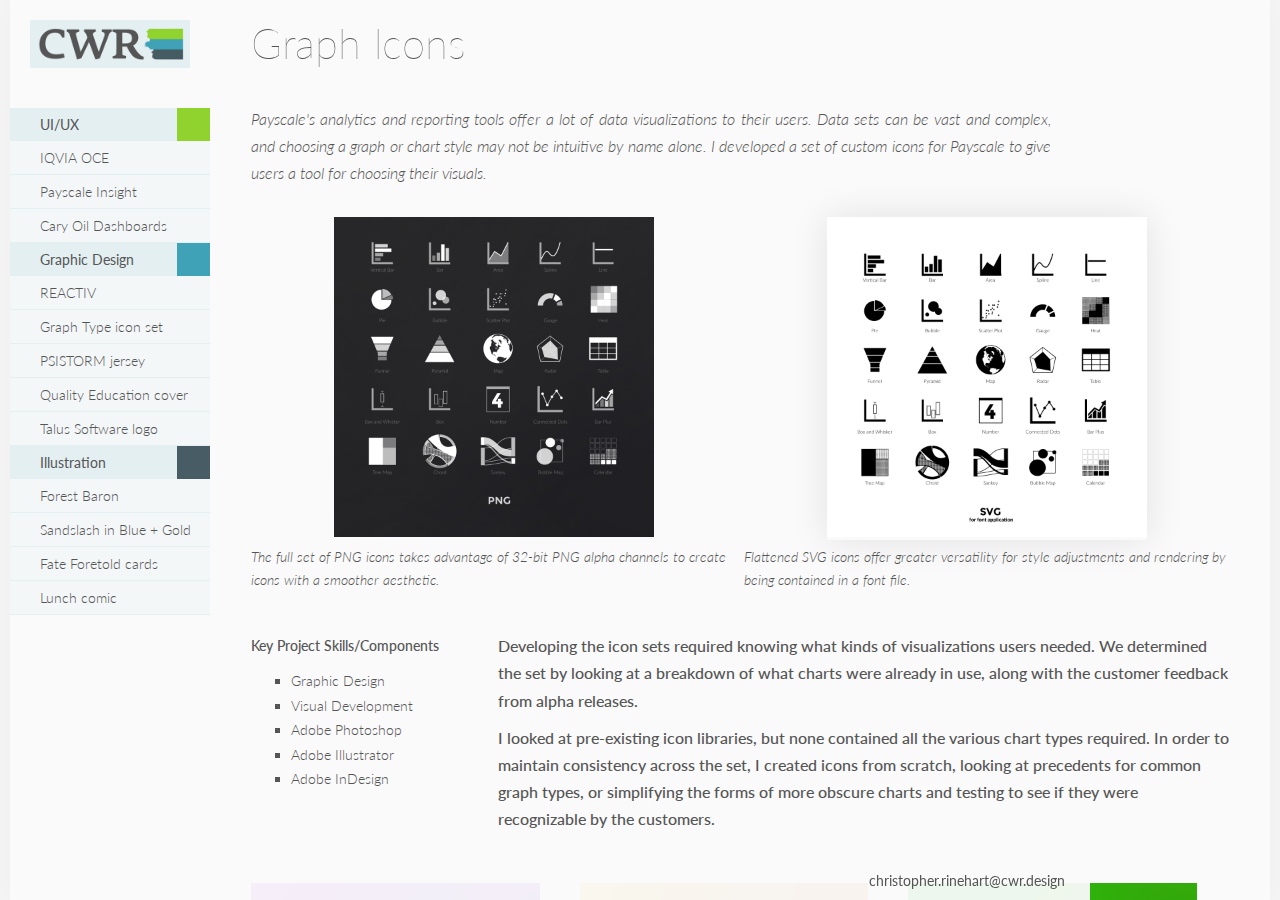
==== commit 463a317f: "mobile fixes and caption edits" ====
--- a/portfolio/graphicDesign/graphIcons.html
+++ b/portfolio/graphicDesign/graphIcons.html
@@ -215,7 +215,7 @@
       <!-- finish icons -->
       <div class="row">
         <!-- first -->
-        <div class="col-sm-6">
+        <div class="col-sm-12 col-lg-6">
           <a class="img__graphIcons img__graphIcons--png has-lightbox" href="../../img/graphIcons/img__graphIcons--pngs.jpeg" data-lightbox="reactiv" data-title="The full set of PNG icons takes advantage of 32-bit PNG alpha channels to create icons with a smoother aesthetic." alt="set of icons depicting various graph types in png format">
             <img class="lightbox-icon" src="../../img/lightbox/indicator.png"/>
               <img src="../../img/graphIcons/img__graphIcons--pngs.jpeg" width="100%" alt="set of icons depicting various graph types in png format"/>
@@ -228,7 +228,7 @@
         </div>
 
           <!-- second -->
-        <div class="col-sm-6">
+        <div class="col-sm-12 col-lg-6">
           <a class="img__graphIcons img__graphIcons--svg has-lightbox" href="../../img/graphIcons/img__graphIcons--svgs.jpeg" data-lightbox="reactiv" data-title="Flattened SVG icons offer greater versatility for style adjustments and rendering by being contained in a font file." alt="set of icons depicting various graph types in svg format">
             <img class="lightbox-icon" src="../../img/lightbox/indicator.png"/>
               <img src="../../img/graphIcons/img__graphIcons--svgs.jpeg" width="100%" alt="set of icons depicting various graph types in svg format"/>
@@ -246,7 +246,7 @@
       <div class="row" style="margin-top: 40px;">
 
         <!-- key skills -->
-        <div class="col-sm-3">
+        <div class="col-sm-12 col-lg-3">
           <div class="col__caryOil--keyProjectSkills">
             <h4 class="heading__list--keyProjectSkills">Key Project Skills/Components</h4>
             <ul class="list--keySkills">
@@ -260,7 +260,7 @@
         </div>
 
         <!-- description -->
-        <div class="col-sm-9">
+        <div class="col-sm-12 col-lg-9">
           <p class="text--description">
             Developing the icon sets required knowing what kinds of visualizations users needed. We determined the set
             by looking at a breakdown of what charts were already in use, along with the customer feedback from alpha releases.
--- a/css/base.css
+++ b/css/base.css
@@ -3,7 +3,9 @@
 p {
   font-size: 16px;
   font-weight: 500;
-  line-height: 1.6em;
+  line-height: 1.7em;
+  margin-block-start: 0;
+  margin-bottom: 10px;
 }
 
 body {
@@ -148,7 +150,7 @@
   height: 110px;
   z-index: 499;
   width: 855px;
-  background-color: #FAFAFA;
+  background-color: #FAFAFAf2;
 }
 
 .row--pageContent {
@@ -211,7 +213,7 @@
 
 /*imageCaption needs to match the width and margins of their paired image*/
 .text--imageCaption {
-  width: 640px;
+  /*width: 640px;*/
   font-style: italic;
   /*margin-top: 5px;*/
   font-size: 14px;
@@ -234,8 +236,8 @@
   margin-left: -25px;
   padding-top: 10px;
   padding-bottom: 11px;
-  /*background-color: #ffffff;*/
-  background-color: rgba(250,250,250,0.7);
+  background-color: #FAFAFAf2;
+  /*background-color: rgba(250,250,250,0.7);*/
   z-index: 500;
   /*box-shadow: 0 0 35px hsla(0, 0%, 0%, 0.02);*/
 }
@@ -261,21 +263,22 @@
 /*
  *  project description
  */
-.text--description {
-  margin: 0;
-  text-align: justify;
-}
+/*.text--description {*/
+  /*margin: 0;*/
+  /*text-align: justify;*/
+/*}*/
 
 .heading__list--keyProjectSkills {
   margin: 0;
   /*line-height: 25px;*/
   font-weight: 500;
   font-size: 400;
-  margin-bottom: 15px
+  margin-bottom: 15px;
+  margin-top: 5px;
 }
 
 .list--keySkills {
-  width: 160px;
+  /*width: 160px;*/
   font-weight: 300;
   list-style-type: square;
   line-height: 1.75em;
--- a/css/graphIcons.css
+++ b/css/graphIcons.css
@@ -34,9 +34,13 @@
 .img__graphIcon {
   width: 90%;
   display: block;
-  margin: 0 auto;
+  /*margin: 0 auto;*/
 }
 
+/*
+.text--description {
+  text-align: justify;
+}*/
 .text--introduction {
   width: 800px;
 }
--- a/css/mediaQuery/mq--base.css
+++ b/css/mediaQuery/mq--base.css
@@ -87,7 +87,7 @@
 
   .heading--pageTitle {
     margin-top: 10px;
-    margin-left: 25px;
+    /*margin-left: 25px;*/
     margin-bottom: 15px;
   }
 
--- a/css/mediaQuery/mq--graphIcons.css
+++ b/css/mediaQuery/mq--graphIcons.css
@@ -39,7 +39,7 @@
 
   .row--pageContent {
     margin-top: 20px;
-    padding: 0 25px;
+    /*padding: 0 25px;*/
   }
 
 }
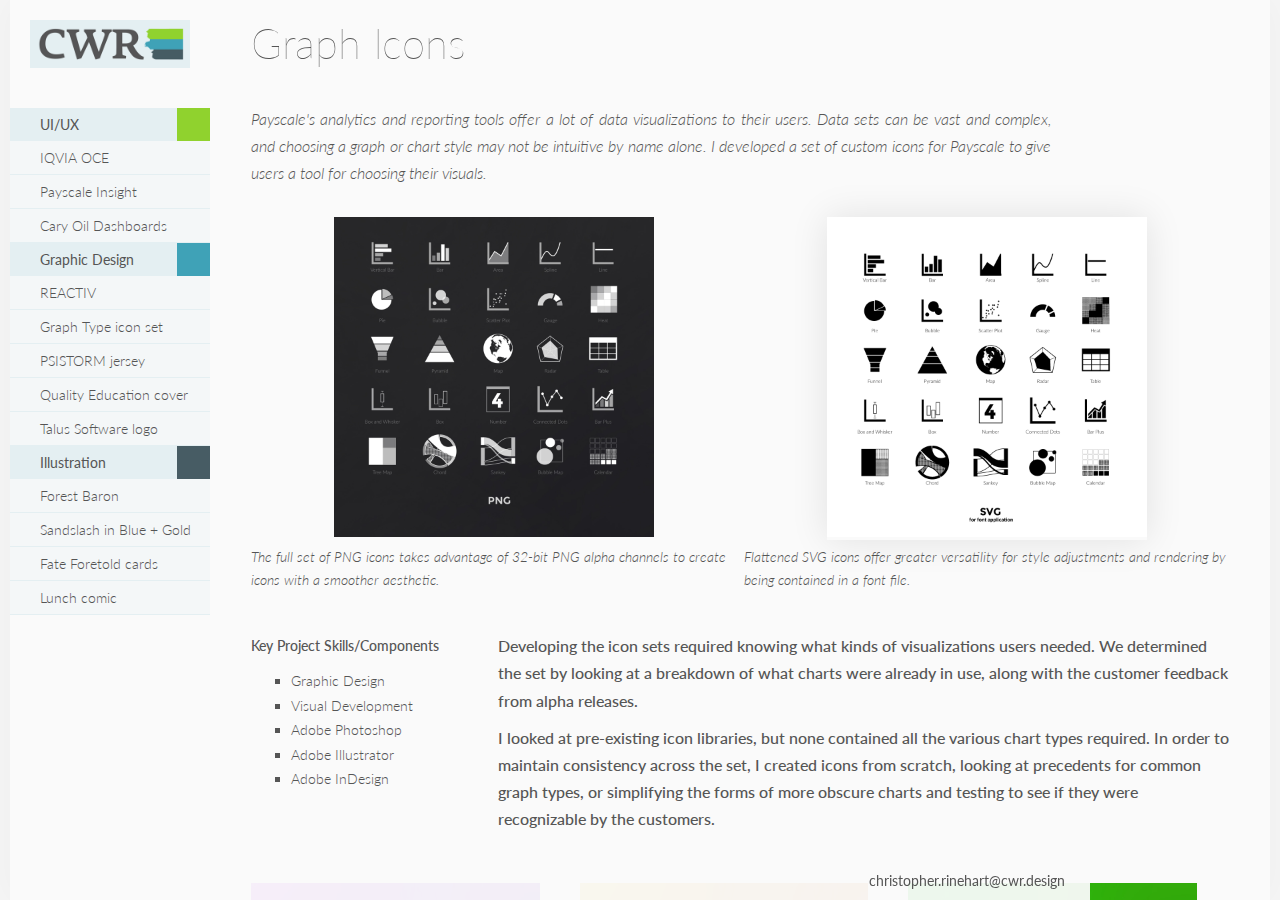
==== commit b976b13b: "set indicators for dark images" ====
--- a/portfolio/graphicDesign/graphIcons.html
+++ b/portfolio/graphicDesign/graphIcons.html
@@ -217,7 +217,7 @@
         <!-- first -->
         <div class="col-sm-12 col-lg-6">
           <a class="img__graphIcons img__graphIcons--png has-lightbox" href="../../img/graphIcons/img__graphIcons--pngs.jpeg" data-lightbox="reactiv" data-title="The full set of PNG icons takes advantage of 32-bit PNG alpha channels to create icons with a smoother aesthetic." alt="set of icons depicting various graph types in png format">
-            <img class="lightbox-icon" src="../../img/lightbox/indicator.png"/>
+            <img class="lightbox-icon" src="../../img/lightbox/indicator-forDarkImages.png"/>
               <img src="../../img/graphIcons/img__graphIcons--pngs.jpeg" width="100%" alt="set of icons depicting various graph types in png format"/>
           </a> 
           <!-- caption -->
--- a/css/base.css
+++ b/css/base.css
@@ -376,7 +376,8 @@
   top: 10px;
   right: 10px;
   opacity: 0;
-  transition-duration: 0.5s;
+  transition-duration: 0.3s;
+  transition-timing-function: ease;
 }
 
 .has-lightbox:hover .lightbox-icon  {
--- a/css/mediaQuery/mq--base.css
+++ b/css/mediaQuery/mq--base.css
@@ -1,6 +1,6 @@
 
 
-@media screen and (max-width: 1100px) {
+@media screen and (max-width: 1260px) {
 
   .div__container {
     width: 900px;
--- a/css/mediaQuery/mq--graphIcons.css
+++ b/css/mediaQuery/mq--graphIcons.css
@@ -1,6 +1,6 @@
 
 
-@media screen and (max-width: 1100px) {
+@media screen and (max-width: 1260px) {
 
   .text--introduction {
     width: 100%;
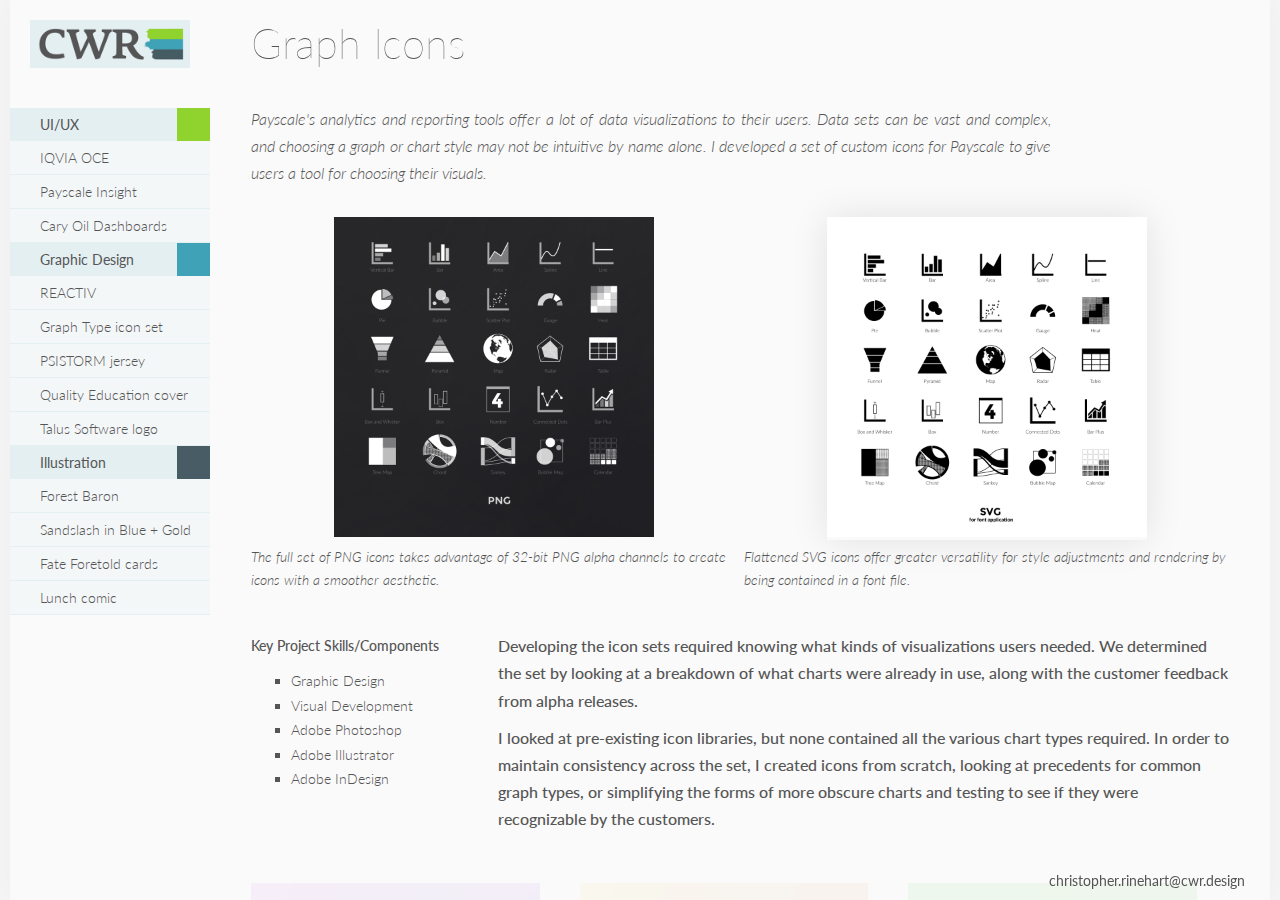
==== commit 8d902c05: "swapped out content on homepage, edited description metadata" ====
--- a/portfolio/graphicDesign/graphIcons.html
+++ b/portfolio/graphicDesign/graphIcons.html
@@ -5,7 +5,7 @@
   <meta http-equiv="x-ua-compatible" content="ie=edge">
   <title>CWR Design - Graph Icons</title>
   <meta name="description" content="
-      Designing visual identities for ideas.
+      Designing visual identities and interfaces.
       The design portfolio of Christopher Rinehart, a graphic designer and front end developer with experience
       working with SaaS applications and visual brand development.
     ">
--- a/css/framework/mini.css
+++ b/css/framework/mini.css
@@ -518,7 +518,7 @@
   }
 }
 
-@media screen and (min-width: 1280px) {
+@media screen and (min-width: 1260px) {
   .col-lg,
   [class^='col-lg-'],
   [class^='col-lg-offset-'],
--- a/css/base.css
+++ b/css/base.css
@@ -192,7 +192,7 @@
 
 
 .div--homeColumn {
-  width: calc(100% - 250px);
+  width: calc(100% - 200px);
   display: block;
   margin: 0 auto;
   text-align: justify;
@@ -231,9 +231,9 @@
  */
 .row__footer {
   position: fixed;
-  width: 880px; /* TODO: change width of footer */
+  width: calc(1280px - 245px);
   bottom: 0;
-  margin-left: -25px;
+  margin-left: 0;
   padding-top: 10px;
   padding-bottom: 11px;
   background-color: #FAFAFAf2;
--- a/css/mediaQuery/mq--base.css
+++ b/css/mediaQuery/mq--base.css
@@ -8,7 +8,7 @@
   }
 
   .row--pageHeader {
-    width: 675px;
+    width: 647px;
   }
 
   .row__footer {
@@ -25,7 +25,7 @@
   }
 
   .row--pageHeader {
-    width: 495px;
+    width: 465px;
   }
 
   .row__footer {
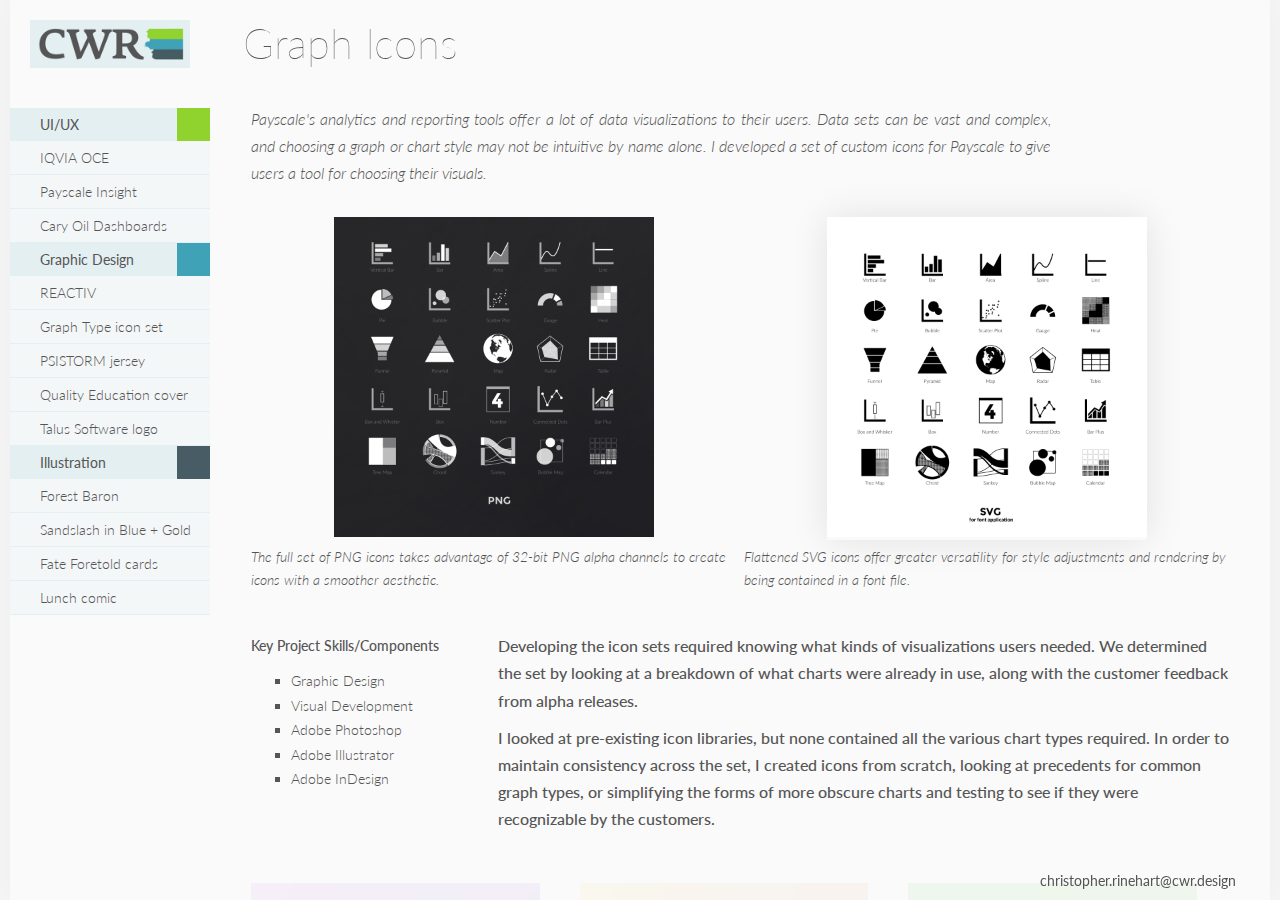
==== commit b0dc7ea4: "footer fixes -- congratsgit add --all" ====
--- a/portfolio/graphicDesign/graphIcons.html
+++ b/portfolio/graphicDesign/graphIcons.html
@@ -5,7 +5,7 @@
   <meta http-equiv="x-ua-compatible" content="ie=edge">
   <title>CWR Design - Graph Icons</title>
   <meta name="description" content="
-      Designing visual identities and interfaces.
+      Designing visual identities for ideas.
       The design portfolio of Christopher Rinehart, a graphic designer and front end developer with experience
       working with SaaS applications and visual brand development.
     ">
@@ -309,6 +309,10 @@
       </div>
 
 
+      <div class="row__footer">
+        <span class="span--emailContact">christopher.rinehart@cwr.design</span>
+        <span class="span--versionCount"></span>
+      </div>
     </div>
     <!-- done -->
 
@@ -317,10 +321,7 @@
 
     
 
-    <div class="row__footer">
-      <span class="span--emailContact">christopher.rinehart@cwr.design</span>
-      <span class="span--versionCount"></span>
-    </div>
+
   </div>
 </div>
 
--- a/css/base.css
+++ b/css/base.css
@@ -147,10 +147,12 @@
   font-size: 42px;
   margin: 0;
   top: 0;
-  height: 110px;
+  /*height: 110px;*/
   z-index: 499;
-  width: 855px;
+  /*width: 855px;*/
   background-color: #FAFAFAf2;
+  padding: 0 0 18px 0;
+  width: 996px;
 }
 
 .row--pageContent {
@@ -162,6 +164,7 @@
   font-size: 42px;
   margin: 0;
   margin-top: 18px;
+  margin-left: -4px;
 }
 
 .col--introImg {
@@ -192,7 +195,7 @@
 
 
 .div--homeColumn {
-  width: calc(100% - 200px);
+  width: calc(100% - 250px);
   display: block;
   margin: 0 auto;
   text-align: justify;
@@ -231,7 +234,7 @@
  */
 .row__footer {
   position: fixed;
-  width: calc(1280px - 245px);
+  width: calc(1280px - 266px);
   bottom: 0;
   margin-left: 0;
   padding-top: 10px;
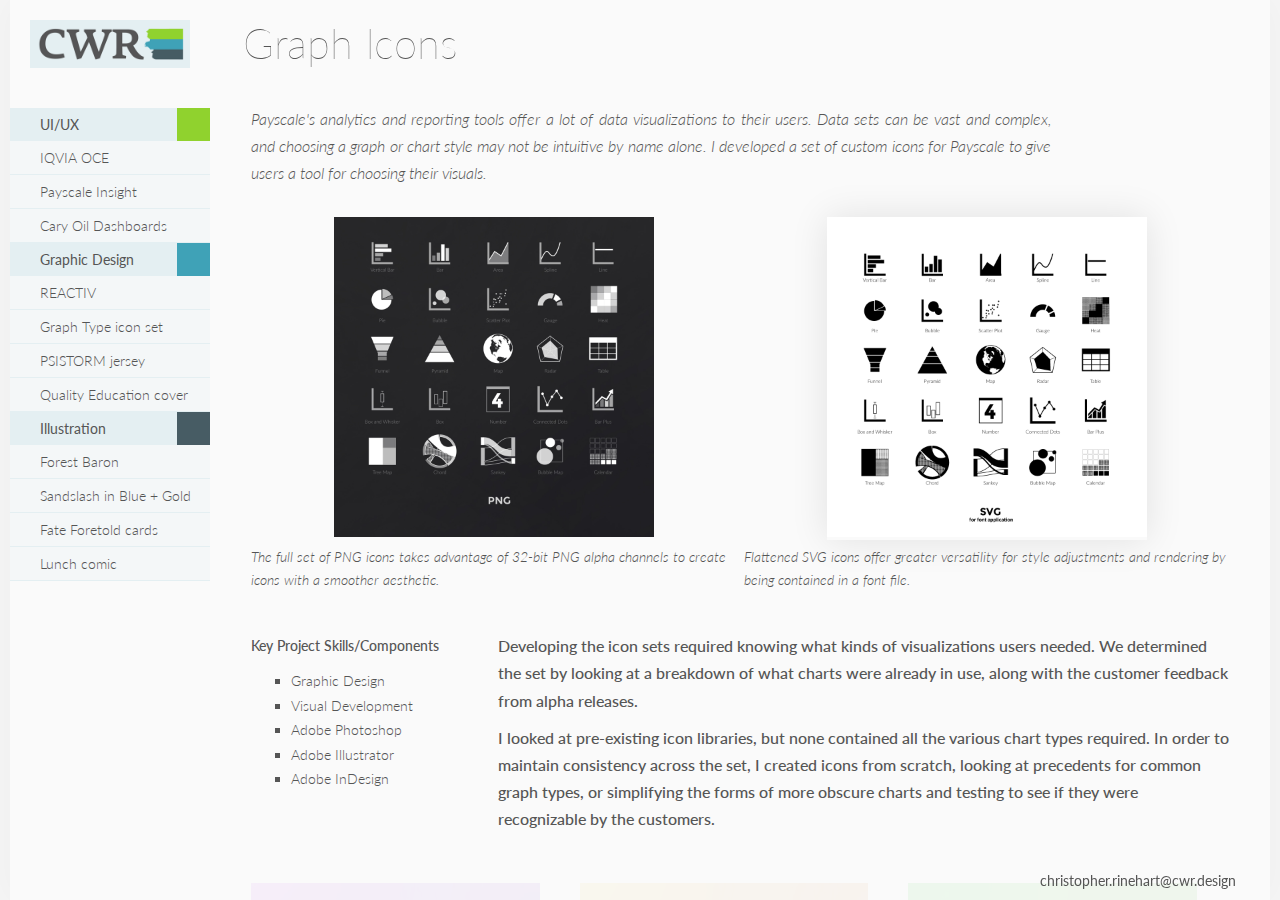
==== commit 2ffa825f: "removed talus from navigation" ====
--- a/portfolio/graphicDesign/graphIcons.html
+++ b/portfolio/graphicDesign/graphIcons.html
@@ -5,7 +5,7 @@
   <meta http-equiv="x-ua-compatible" content="ie=edge">
   <title>CWR Design - Graph Icons</title>
   <meta name="description" content="
-      Designing visual identities for ideas.
+      Designing visual identities and interfaces.
       The design portfolio of Christopher Rinehart, a graphic designer and front end developer with experience
       working with SaaS applications and visual brand development.
     ">
@@ -87,10 +87,6 @@
       <a class="nav__listItem nav__listItem--qualityEducation"
          href="http://cwr.design/portfolio/graphicDesign/qualityEducation.html">
         Quality Education cover
-      </a>
-      <a class="nav__listItem nav__listItem--talus"
-         href="http://cwr.design/portfolio/graphicDesign/talus.html">
-        Talus Software logo
       </a>
       
       <div class="nav__list nav__list--illustration">
@@ -157,10 +153,6 @@
       <a class="nav__listItem nav__listItem--qualityEducation"
          href="http://cwr.design/portfolio/graphicDesign/qualityEducation.html">
         Quality Education cover
-      </a>
-      <a class="nav__listItem nav__listItem--talus"
-         href="http://cwr.design/portfolio/graphicDesign/talus.html">
-        Talus Software logo
       </a>
       
       <div class="nav__list nav__list--illustration">
--- a/css/base.css
+++ b/css/base.css
@@ -195,7 +195,7 @@
 
 
 .div--homeColumn {
-  width: calc(100% - 250px);
+  width: calc(100% - 200px);
   display: block;
   margin: 0 auto;
   text-align: justify;
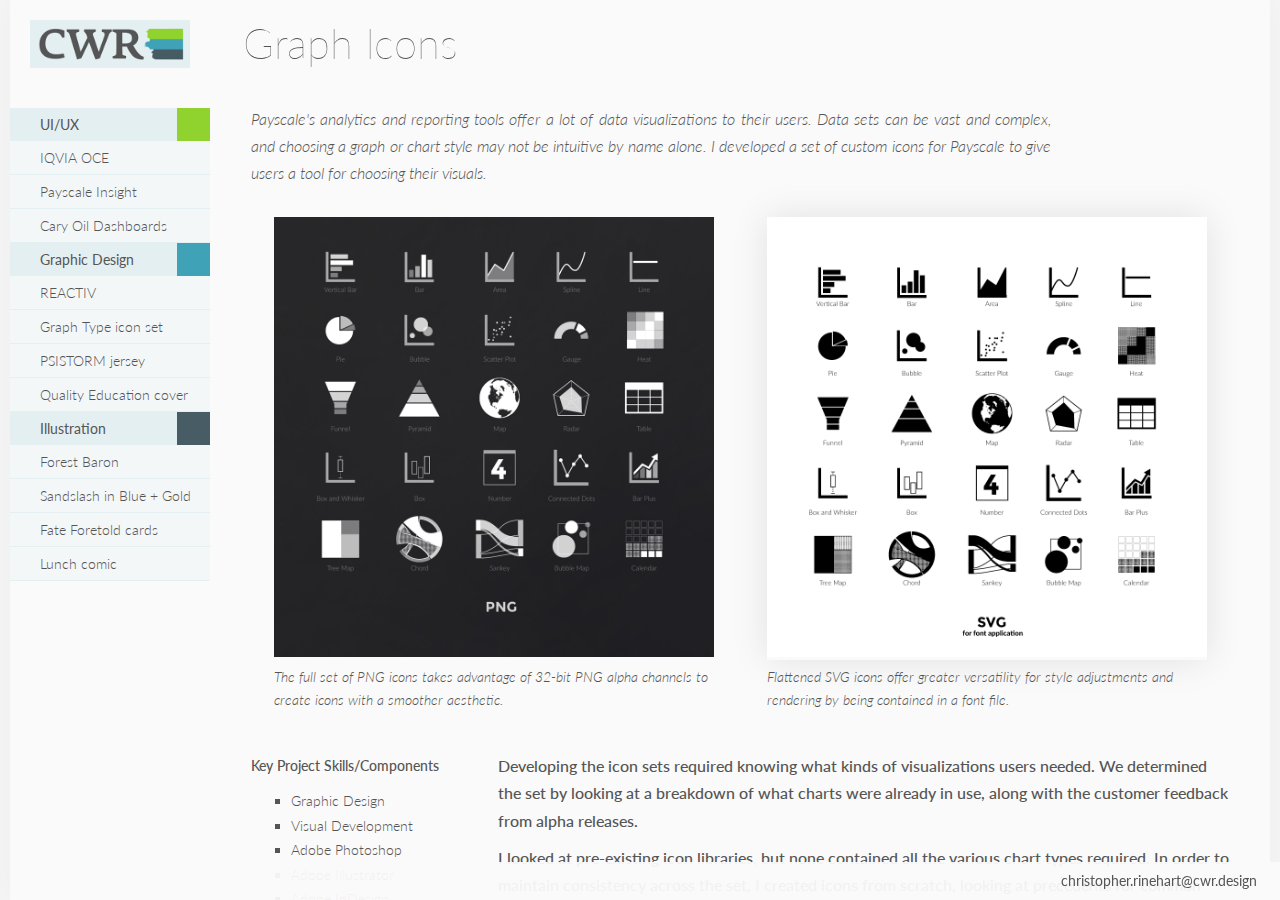
==== commit c7d6c968: "made adjustment to graph icon images and layouts" ====
--- a/portfolio/graphicDesign/graphIcons.html
+++ b/portfolio/graphicDesign/graphIcons.html
@@ -207,29 +207,33 @@
       <!-- finish icons -->
       <div class="row">
         <!-- first -->
-        <div class="col-sm-12 col-lg-6">
-          <a class="img__graphIcons img__graphIcons--png has-lightbox" href="../../img/graphIcons/img__graphIcons--pngs.jpeg" data-lightbox="reactiv" data-title="The full set of PNG icons takes advantage of 32-bit PNG alpha channels to create icons with a smoother aesthetic." alt="set of icons depicting various graph types in png format">
-            <img class="lightbox-icon" src="../../img/lightbox/indicator-forDarkImages.png"/>
-              <img src="../../img/graphIcons/img__graphIcons--pngs.jpeg" width="100%" alt="set of icons depicting various graph types in png format"/>
-          </a> 
-          <!-- caption -->
-          <p class="text--imageCaption">
-            The full set of PNG icons takes advantage of
-            32-bit PNG alpha channels to create icons with a smoother aesthetic.
-          </p>            
+        <div class="col-sm-12 col-md-6 col-lg-6">
+          <div class="container_graphIcons-heroes">
+            <a class="img__graphIcons img__graphIcons--png has-lightbox" href="../../img/graphIcons/img__graphIcons--pngs.jpeg" data-lightbox="reactiv" data-title="The full set of PNG icons takes advantage of 32-bit PNG alpha channels to create icons with a smoother aesthetic." alt="set of icons depicting various graph types in png format">
+              <img class="lightbox-icon" src="../../img/lightbox/indicator-forDarkImages.png"/>
+                <img src="../../img/graphIcons/img__graphIcons--pngs.jpeg" width="100%" alt="set of icons depicting various graph types in png format"/>
+            </a>
+            <!-- caption -->
+            <p class="text--imageCaption">
+              The full set of PNG icons takes advantage of
+              32-bit PNG alpha channels to create icons with a smoother aesthetic.
+            </p>
+          </div>
         </div>
 
           <!-- second -->
-        <div class="col-sm-12 col-lg-6">
-          <a class="img__graphIcons img__graphIcons--svg has-lightbox" href="../../img/graphIcons/img__graphIcons--svgs.jpeg" data-lightbox="reactiv" data-title="Flattened SVG icons offer greater versatility for style adjustments and rendering by being contained in a font file." alt="set of icons depicting various graph types in svg format">
-            <img class="lightbox-icon" src="../../img/lightbox/indicator.png"/>
-              <img src="../../img/graphIcons/img__graphIcons--svgs.jpeg" width="100%" alt="set of icons depicting various graph types in svg format"/>
-          </a>  
-          <!-- caption -->
-          <p class="text--imageCaption">
-            Flattened SVG icons offer greater versatility for style adjustments and rendering by being
-            contained in a font file.
-          </p>                     
+        <div class="col-sm-12 col-md-6 col-lg-6">
+          <div class="container_graphIcons-heroes">
+            <a class="img__graphIcons img__graphIcons--svg has-lightbox" href="../../img/graphIcons/img__graphIcons--svgs.jpeg" data-lightbox="reactiv" data-title="Flattened SVG icons offer greater versatility for style adjustments and rendering by being contained in a font file." alt="set of icons depicting various graph types in svg format">
+              <img class="lightbox-icon" src="../../img/lightbox/indicator.png"/>
+                <img src="../../img/graphIcons/img__graphIcons--svgs.jpeg" width="100%" alt="set of icons depicting various graph types in svg format"/>
+            </a>
+            <!-- caption -->
+            <p class="text--imageCaption">
+              Flattened SVG icons offer greater versatility for style adjustments and rendering by being
+              contained in a font file.
+            </p>
+          </div>
         </div>          
       </div>
 
--- a/css/base.css
+++ b/css/base.css
@@ -234,9 +234,9 @@
  */
 .row__footer {
   position: fixed;
-  width: calc(1280px - 266px);
+  width: calc(1280px - 220px);
   bottom: 0;
-  margin-left: 0;
+  margin-left: -25px;
   padding-top: 10px;
   padding-bottom: 11px;
   background-color: #FAFAFAf2;
--- a/css/graphIcons.css
+++ b/css/graphIcons.css
@@ -6,7 +6,7 @@
 
 .img__graphIcons--png,
 .img__graphIcons--svg {
-  width: 320px;
+  width: 100%;
   display: block;
   margin: 0 auto;
 }
@@ -55,3 +55,8 @@
 .queryDiv__tablet--secondaryText {
   display: none;
 }
+
+.container_graphIcons-heroes {
+  max-width: 440px;
+  margin: 0 auto;
+}
--- a/css/mediaQuery/mq--base.css
+++ b/css/mediaQuery/mq--base.css
@@ -12,7 +12,7 @@
   }
 
   .row__footer {
-    width: 700px;
+    width: calc(900px - 200px);
   }
 
 }
--- a/css/mediaQuery/mq--graphIcons.css
+++ b/css/mediaQuery/mq--graphIcons.css
@@ -40,6 +40,10 @@
   .row--pageContent {
     margin-top: 20px;
     /*padding: 0 25px;*/
+  }
+
+  .container_graphIcons-heroes {
+    margin-bottom: 20px;
   }
 
 }
